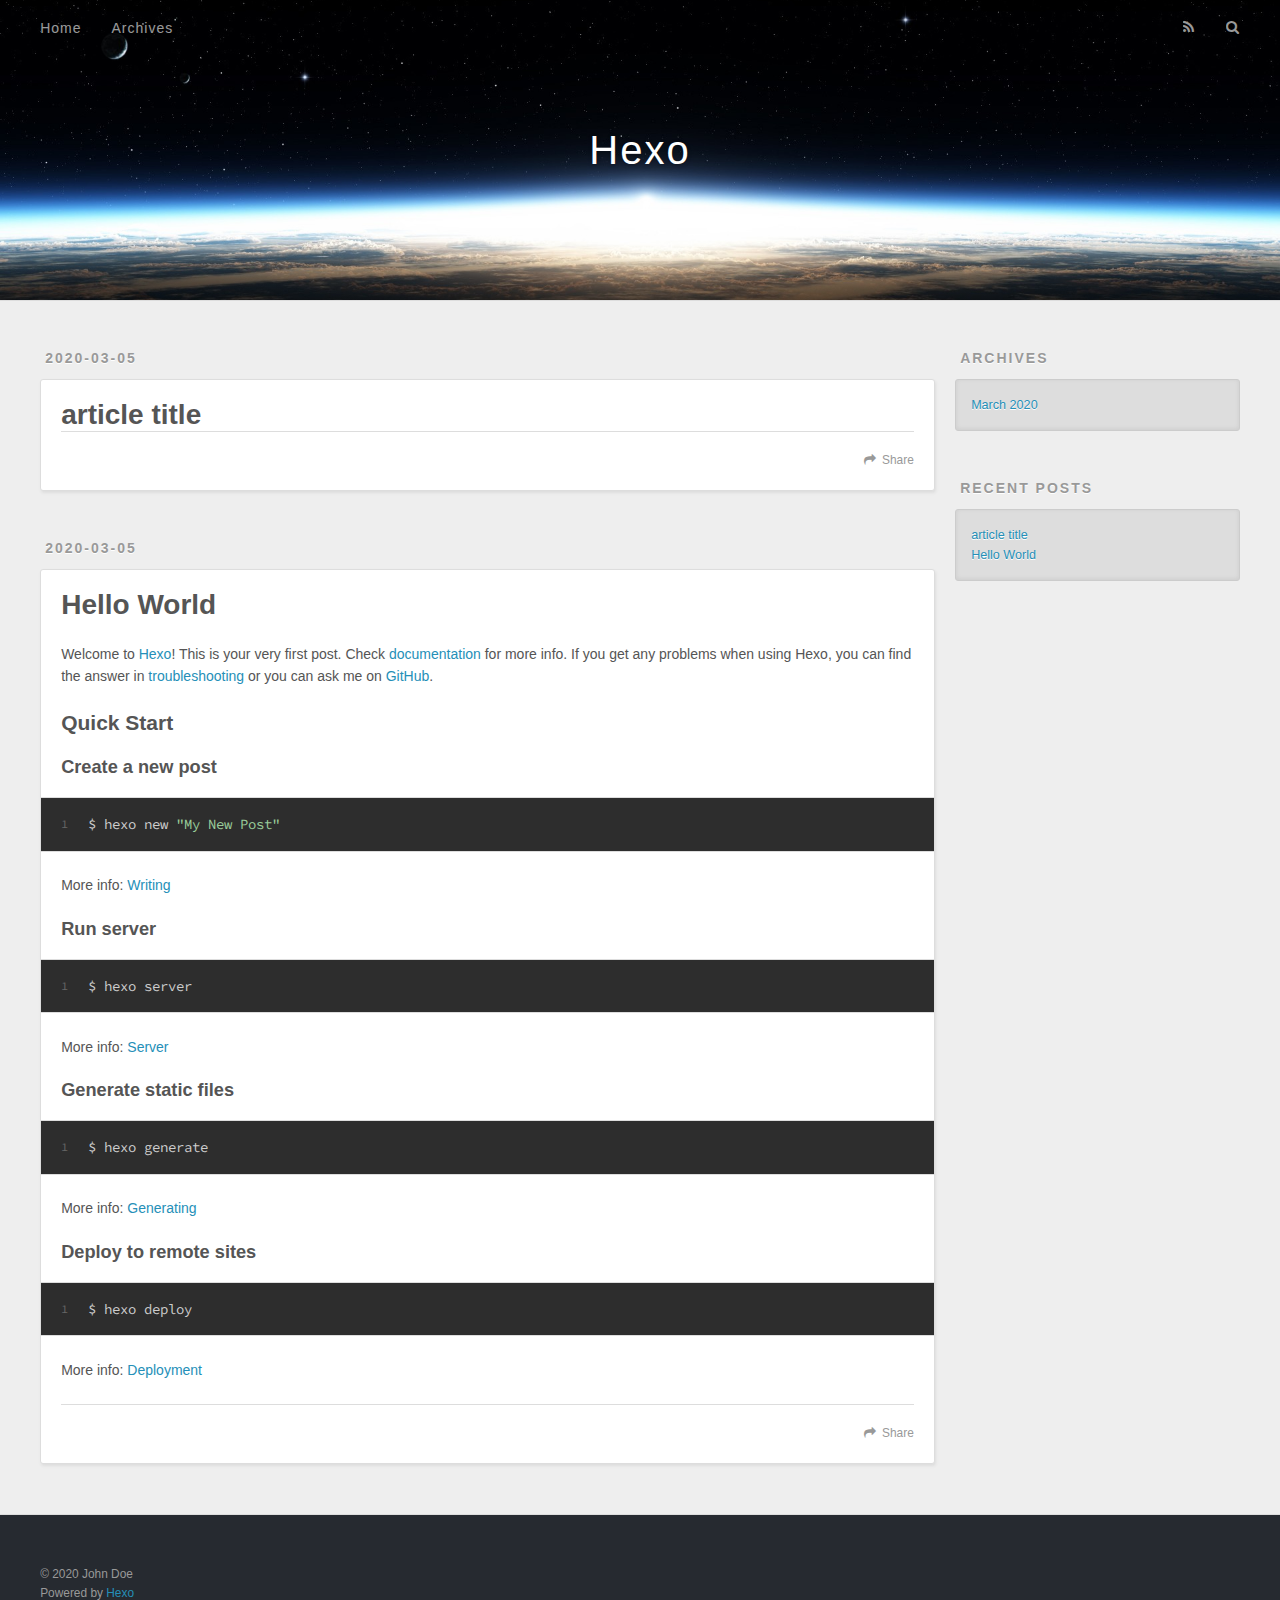
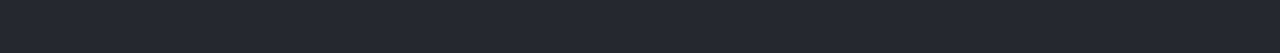
==== index.html @ 5cd3580d "Site updated: 2020-03-05 22:30:53" ====
<!DOCTYPE html>
<html>
<head>
  <meta charset="utf-8">
  

  
  <title>Hexo</title>
  <meta name="viewport" content="width=device-width, initial-scale=1, maximum-scale=1">
  <meta property="og:type" content="website">
<meta property="og:title" content="Hexo">
<meta property="og:url" content="http://yoursite.com/index.html">
<meta property="og:site_name" content="Hexo">
<meta property="og:locale" content="en_US">
<meta property="article:author" content="John Doe">
<meta name="twitter:card" content="summary">
  
    <link rel="alternate" href="/atom.xml" title="Hexo" type="application/atom+xml">
  
  
    <link rel="icon" href="/favicon.png">
  
  
    <link href="//fonts.googleapis.com/css?family=Source+Code+Pro" rel="stylesheet" type="text/css">
  
  
<link rel="stylesheet" href="/css/style.css">

<meta name="generator" content="Hexo 4.2.0"></head>

<body>
  <div id="container">
    <div id="wrap">
      <header id="header">
  <div id="banner"></div>
  <div id="header-outer" class="outer">
    <div id="header-title" class="inner">
      <h1 id="logo-wrap">
        <a href="/" id="logo">Hexo</a>
      </h1>
      
    </div>
    <div id="header-inner" class="inner">
      <nav id="main-nav">
        <a id="main-nav-toggle" class="nav-icon"></a>
        
          <a class="main-nav-link" href="/">Home</a>
        
          <a class="main-nav-link" href="/archives">Archives</a>
        
      </nav>
      <nav id="sub-nav">
        
          <a id="nav-rss-link" class="nav-icon" href="/atom.xml" title="RSS Feed"></a>
        
        <a id="nav-search-btn" class="nav-icon" title="Search"></a>
      </nav>
      <div id="search-form-wrap">
        <form action="//google.com/search" method="get" accept-charset="UTF-8" class="search-form"><input type="search" name="q" class="search-form-input" placeholder="Search"><button type="submit" class="search-form-submit">&#xF002;</button><input type="hidden" name="sitesearch" value="http://yoursite.com"></form>
      </div>
    </div>
  </div>
</header>
      <div class="outer">
        <section id="main">
  
    <article id="post-article-title" class="article article-type-post" itemscope itemprop="blogPost">
  <div class="article-meta">
    <a href="/2020/03/05/article-title/" class="article-date">
  <time datetime="2020-03-05T14:28:39.000Z" itemprop="datePublished">2020-03-05</time>
</a>
    
  </div>
  <div class="article-inner">
    
    
      <header class="article-header">
        
  
    <h1 itemprop="name">
      <a class="article-title" href="/2020/03/05/article-title/">article title</a>
    </h1>
  

      </header>
    
    <div class="article-entry" itemprop="articleBody">
      
        
      
    </div>
    <footer class="article-footer">
      <a data-url="http://yoursite.com/2020/03/05/article-title/" data-id="ck7eujye20000nntsdwx97ozm" class="article-share-link">Share</a>
      
      
    </footer>
  </div>
  
</article>


  
    <article id="post-hello-world" class="article article-type-post" itemscope itemprop="blogPost">
  <div class="article-meta">
    <a href="/2020/03/05/hello-world/" class="article-date">
  <time datetime="2020-03-05T12:41:20.090Z" itemprop="datePublished">2020-03-05</time>
</a>
    
  </div>
  <div class="article-inner">
    
    
      <header class="article-header">
        
  
    <h1 itemprop="name">
      <a class="article-title" href="/2020/03/05/hello-world/">Hello World</a>
    </h1>
  

      </header>
    
    <div class="article-entry" itemprop="articleBody">
      
        <p>Welcome to <a href="https://hexo.io/" target="_blank" rel="noopener">Hexo</a>! This is your very first post. Check <a href="https://hexo.io/docs/" target="_blank" rel="noopener">documentation</a> for more info. If you get any problems when using Hexo, you can find the answer in <a href="https://hexo.io/docs/troubleshooting.html" target="_blank" rel="noopener">troubleshooting</a> or you can ask me on <a href="https://github.com/hexojs/hexo/issues" target="_blank" rel="noopener">GitHub</a>.</p>
<h2 id="Quick-Start"><a href="#Quick-Start" class="headerlink" title="Quick Start"></a>Quick Start</h2><h3 id="Create-a-new-post"><a href="#Create-a-new-post" class="headerlink" title="Create a new post"></a>Create a new post</h3><figure class="highlight bash"><table><tr><td class="gutter"><pre><span class="line">1</span><br></pre></td><td class="code"><pre><span class="line">$ hexo new <span class="string">"My New Post"</span></span><br></pre></td></tr></table></figure>

<p>More info: <a href="https://hexo.io/docs/writing.html" target="_blank" rel="noopener">Writing</a></p>
<h3 id="Run-server"><a href="#Run-server" class="headerlink" title="Run server"></a>Run server</h3><figure class="highlight bash"><table><tr><td class="gutter"><pre><span class="line">1</span><br></pre></td><td class="code"><pre><span class="line">$ hexo server</span><br></pre></td></tr></table></figure>

<p>More info: <a href="https://hexo.io/docs/server.html" target="_blank" rel="noopener">Server</a></p>
<h3 id="Generate-static-files"><a href="#Generate-static-files" class="headerlink" title="Generate static files"></a>Generate static files</h3><figure class="highlight bash"><table><tr><td class="gutter"><pre><span class="line">1</span><br></pre></td><td class="code"><pre><span class="line">$ hexo generate</span><br></pre></td></tr></table></figure>

<p>More info: <a href="https://hexo.io/docs/generating.html" target="_blank" rel="noopener">Generating</a></p>
<h3 id="Deploy-to-remote-sites"><a href="#Deploy-to-remote-sites" class="headerlink" title="Deploy to remote sites"></a>Deploy to remote sites</h3><figure class="highlight bash"><table><tr><td class="gutter"><pre><span class="line">1</span><br></pre></td><td class="code"><pre><span class="line">$ hexo deploy</span><br></pre></td></tr></table></figure>

<p>More info: <a href="https://hexo.io/docs/one-command-deployment.html" target="_blank" rel="noopener">Deployment</a></p>

      
    </div>
    <footer class="article-footer">
      <a data-url="http://yoursite.com/2020/03/05/hello-world/" data-id="ck7eqvb3s0000kits5r6xfrue" class="article-share-link">Share</a>
      
      
    </footer>
  </div>
  
</article>


  


</section>
        
          <aside id="sidebar">
  
    

  
    

  
    
  
    
  <div class="widget-wrap">
    <h3 class="widget-title">Archives</h3>
    <div class="widget">
      <ul class="archive-list"><li class="archive-list-item"><a class="archive-list-link" href="/archives/2020/03/">March 2020</a></li></ul>
    </div>
  </div>


  
    
  <div class="widget-wrap">
    <h3 class="widget-title">Recent Posts</h3>
    <div class="widget">
      <ul>
        
          <li>
            <a href="/2020/03/05/article-title/">article title</a>
          </li>
        
          <li>
            <a href="/2020/03/05/hello-world/">Hello World</a>
          </li>
        
      </ul>
    </div>
  </div>

  
</aside>
        
      </div>
      <footer id="footer">
  
  <div class="outer">
    <div id="footer-info" class="inner">
      &copy; 2020 John Doe<br>
      Powered by <a href="http://hexo.io/" target="_blank">Hexo</a>
    </div>
  </div>
</footer>
    </div>
    <nav id="mobile-nav">
  
    <a href="/" class="mobile-nav-link">Home</a>
  
    <a href="/archives" class="mobile-nav-link">Archives</a>
  
</nav>
    

<script src="//ajax.googleapis.com/ajax/libs/jquery/2.0.3/jquery.min.js"></script>


  
<link rel="stylesheet" href="/fancybox/jquery.fancybox.css">

  
<script src="/fancybox/jquery.fancybox.pack.js"></script>




<script src="/js/script.js"></script>




  </div>
</body>
</html>
---- css/style.css ----
body {
  width: 100%;
}
body:before,
body:after {
  content: "";
  display: table;
}
body:after {
  clear: both;
}
html,
body,
div,
span,
applet,
object,
iframe,
h1,
h2,
h3,
h4,
h5,
h6,
p,
blockquote,
pre,
a,
abbr,
acronym,
address,
big,
cite,
code,
del,
dfn,
em,
img,
ins,
kbd,
q,
s,
samp,
small,
strike,
strong,
sub,
sup,
tt,
var,
dl,
dt,
dd,
ol,
ul,
li,
fieldset,
form,
label,
legend,
table,
caption,
tbody,
tfoot,
thead,
tr,
th,
td {
  margin: 0;
  padding: 0;
  border: 0;
  outline: 0;
  font-weight: inherit;
  font-style: inherit;
  font-family: inherit;
  font-size: 100%;
  vertical-align: baseline;
}
body {
  line-height: 1;
  color: #000;
  background: #fff;
}
ol,
ul {
  list-style: none;
}
table {
  border-collapse: separate;
  border-spacing: 0;
  vertical-align: middle;
}
caption,
th,
td {
  text-align: left;
  font-weight: normal;
  vertical-align: middle;
}
a img {
  border: none;
}
input,
button {
  margin: 0;
  padding: 0;
}
input::-moz-focus-inner,
button::-moz-focus-inner {
  border: 0;
  padding: 0;
}
@font-face {
  font-family: FontAwesome;
  font-style: normal;
  font-weight: normal;
  src: url("fonts/fontawesome-webfont.eot?v=#4.0.3");
  src: url("fonts/fontawesome-webfont.eot?#iefix&v=#4.0.3") format("embedded-opentype"), url("fonts/fontawesome-webfont.woff?v=#4.0.3") format("woff"), url("fonts/fontawesome-webfont.ttf?v=#4.0.3") format("truetype"), url("fonts/fontawesome-webfont.svg#fontawesomeregular?v=#4.0.3") format("svg");
}
html,
body,
#container {
  height: 100%;
}
body {
  background: #eee;
  font: 14px -apple-system, BlinkMacSystemFont, "Segoe UI", "Roboto", "Oxygen", "Ubuntu", "Cantarell", "Fira Sans", "Droid Sans", "Helvetica Neue", sans-serif;
  -webkit-text-size-adjust: 100%;
}
.outer {
  max-width: 1220px;
  margin: 0 auto;
  padding: 0 20px;
}
.outer:before,
.outer:after {
  content: "";
  display: table;
}
.outer:after {
  clear: both;
}
.inner {
  display: inline;
  float: left;
  width: 98.33333333333333%;
  margin: 0 0.833333333333333%;
}
.left,
.alignleft {
  float: left;
}
.right,
.alignright {
  float: right;
}
.clear {
  clear: both;
}
#container {
  position: relative;
}
.mobile-nav-on {
  overflow: hidden;
}
#wrap {
  height: 100%;
  width: 100%;
  position: absolute;
  top: 0;
  left: 0;
  -webkit-transition: 0.2s ease-out;
  -moz-transition: 0.2s ease-out;
  -ms-transition: 0.2s ease-out;
  transition: 0.2s ease-out;
  z-index: 1;
  background: #eee;
}
.mobile-nav-on #wrap {
  left: 280px;
}
@media screen and (min-width: 768px) {
  #main {
    display: inline;
    float: left;
    width: 73.33333333333333%;
    margin: 0 0.833333333333333%;
  }
}
.article-date,
.article-category-link,
.archive-year,
.widget-title {
  text-decoration: none;
  text-transform: uppercase;
  letter-spacing: 2px;
  color: #999;
  margin-bottom: 1em;
  margin-left: 5px;
  line-height: 1em;
  text-shadow: 0 1px #fff;
  font-weight: bold;
}
.article-inner,
.archive-article-inner {
  background: #fff;
  -webkit-box-shadow: 1px 2px 3px #ddd;
  box-shadow: 1px 2px 3px #ddd;
  border: 1px solid #ddd;
  border-radius: 3px;
}
.article-entry h1,
.widget h1 {
  font-size: 2em;
}
.article-entry h2,
.widget h2 {
  font-size: 1.5em;
}
.article-entry h3,
.widget h3 {
  font-size: 1.3em;
}
.article-entry h4,
.widget h4 {
  font-size: 1.2em;
}
.article-entry h5,
.widget h5 {
  font-size: 1em;
}
.article-entry h6,
.widget h6 {
  font-size: 1em;
  color: #999;
}
.article-entry hr,
.widget hr {
  border: 1px dashed #ddd;
}
.article-entry strong,
.widget strong {
  font-weight: bold;
}
.article-entry em,
.widget em,
.article-entry cite,
.widget cite {
  font-style: italic;
}
.article-entry sup,
.widget sup,
.article-entry sub,
.widget sub {
  font-size: 0.75em;
  line-height: 0;
  position: relative;
  vertical-align: baseline;
}
.article-entry sup,
.widget sup {
  top: -0.5em;
}
.article-entry sub,
.widget sub {
  bottom: -0.2em;
}
.article-entry small,
.widget small {
  font-size: 0.85em;
}
.article-entry acronym,
.widget acronym,
.article-entry abbr,
.widget abbr {
  border-bottom: 1px dotted;
}
.article-entry ul,
.widget ul,
.article-entry ol,
.widget ol,
.article-entry dl,
.widget dl {
  margin: 0 20px;
  line-height: 1.6em;
}
.article-entry ul ul,
.widget ul ul,
.article-entry ol ul,
.widget ol ul,
.article-entry ul ol,
.widget ul ol,
.article-entry ol ol,
.widget ol ol {
  margin-top: 0;
  margin-bottom: 0;
}
.article-entry ul,
.widget ul {
  list-style: disc;
}
.article-entry ol,
.widget ol {
  list-style: decimal;
}
.article-entry dt,
.widget dt {
  font-weight: bold;
}
#header {
  height: 300px;
  position: relative;
  border-bottom: 1px solid #ddd;
}
#header:before,
#header:after {
  content: "";
  position: absolute;
  left: 0;
  right: 0;
  height: 40px;
}
#header:before {
  top: 0;
  background: -webkit-linear-gradient(rgba(0,0,0,0.2), transparent);
  background: -moz-linear-gradient(rgba(0,0,0,0.2), transparent);
  background: -ms-linear-gradient(rgba(0,0,0,0.2), transparent);
  background: linear-gradient(rgba(0,0,0,0.2), transparent);
}
#header:after {
  bottom: 0;
  background: -webkit-linear-gradient(transparent, rgba(0,0,0,0.2));
  background: -moz-linear-gradient(transparent, rgba(0,0,0,0.2));
  background: -ms-linear-gradient(transparent, rgba(0,0,0,0.2));
  background: linear-gradient(transparent, rgba(0,0,0,0.2));
}
#header-outer {
  height: 100%;
  position: relative;
}
#header-inner {
  position: relative;
  overflow: hidden;
}
#banner {
  position: absolute;
  top: 0;
  left: 0;
  width: 100%;
  height: 100%;
  background: url("images/banner.jpg") center #000;
  -webkit-background-size: cover;
  -moz-background-size: cover;
  background-size: cover;
  z-index: -1;
}
#header-title {
  text-align: center;
  height: 40px;
  position: absolute;
  top: 50%;
  left: 0;
  margin-top: -20px;
}
#logo,
#subtitle {
  text-decoration: none;
  color: #fff;
  font-weight: 300;
  text-shadow: 0 1px 4px rgba(0,0,0,0.3);
}
#logo {
  font-size: 40px;
  line-height: 40px;
  letter-spacing: 2px;
}
#subtitle {
  font-size: 16px;
  line-height: 16px;
  letter-spacing: 1px;
}
#subtitle-wrap {
  margin-top: 16px;
}
#main-nav {
  float: left;
  margin-left: -15px;
}
.nav-icon,
.main-nav-link {
  float: left;
  color: #fff;
  opacity: 0.6;
  text-decoration: none;
  text-shadow: 0 1px rgba(0,0,0,0.2);
  -webkit-transition: opacity 0.2s;
  -moz-transition: opacity 0.2s;
  -ms-transition: opacity 0.2s;
  transition: opacity 0.2s;
  display: block;
  padding: 20px 15px;
}
.nav-icon:hover,
.main-nav-link:hover {
  opacity: 1;
}
.nav-icon {
  font-family: FontAwesome;
  text-align: center;
  font-size: 14px;
  width: 14px;
  height: 14px;
  padding: 20px 15px;
  position: relative;
  cursor: pointer;
}
.main-nav-link {
  font-weight: 300;
  letter-spacing: 1px;
}
@media screen and (max-width: 479px) {
  .main-nav-link {
    display: none;
  }
}
#main-nav-toggle {
  display: none;
}
#main-nav-toggle:before {
  content: "\f0c9";
}
@media screen and (max-width: 479px) {
  #main-nav-toggle {
    display: block;
  }
}
#sub-nav {
  float: right;
  margin-right: -15px;
}
#nav-rss-link:before {
  content: "\f09e";
}
#nav-search-btn:before {
  content: "\f002";
}
#search-form-wrap {
  position: absolute;
  top: 15px;
  width: 150px;
  height: 30px;
  right: -150px;
  opacity: 0;
  -webkit-transition: 0.2s ease-out;
  -moz-transition: 0.2s ease-out;
  -ms-transition: 0.2s ease-out;
  transition: 0.2s ease-out;
}
#search-form-wrap.on {
  opacity: 1;
  right: 0;
}
@media screen and (max-width: 479px) {
  #search-form-wrap {
    width: 100%;
    right: -100%;
  }
}
.search-form {
  position: absolute;
  top: 0;
  left: 0;
  right: 0;
  background: #fff;
  padding: 5px 15px;
  border-radius: 15px;
  -webkit-box-shadow: 0 0 10px rgba(0,0,0,0.3);
  box-shadow: 0 0 10px rgba(0,0,0,0.3);
}
.search-form-input {
  border: none;
  background: none;
  color: #555;
  width: 100%;
  font: 13px -apple-system, BlinkMacSystemFont, "Segoe UI", "Roboto", "Oxygen", "Ubuntu", "Cantarell", "Fira Sans", "Droid Sans", "Helvetica Neue", sans-serif;
  outline: none;
}
.search-form-input::-webkit-search-results-decoration,
.search-form-input::-webkit-search-cancel-button {
  -webkit-appearance: none;
}
.search-form-submit {
  position: absolute;
  top: 50%;
  right: 10px;
  margin-top: -7px;
  font: 13px FontAwesome;
  border: none;
  background: none;
  color: #bbb;
  cursor: pointer;
}
.search-form-submit:hover,
.search-form-submit:focus {
  color: #777;
}
.article {
  margin: 50px 0;
}
.article-inner {
  overflow: hidden;
}
.article-meta:before,
.article-meta:after {
  content: "";
  display: table;
}
.article-meta:after {
  clear: both;
}
.article-date {
  float: left;
}
.article-category {
  float: left;
  line-height: 1em;
  color: #ccc;
  text-shadow: 0 1px #fff;
  margin-left: 8px;
}
.article-category:before {
  content: "\2022";
}
.article-category-link {
  margin: 0 12px 1em;
}
.article-header {
  padding: 20px 20px 0;
}
.article-title {
  text-decoration: none;
  font-size: 2em;
  font-weight: bold;
  color: #555;
  line-height: 1.1em;
  -webkit-transition: color 0.2s;
  -moz-transition: color 0.2s;
  -ms-transition: color 0.2s;
  transition: color 0.2s;
}
a.article-title:hover {
  color: #258fb8;
}
.article-entry {
  color: #555;
  padding: 0 20px;
}
.article-entry:before,
.article-entry:after {
  content: "";
  display: table;
}
.article-entry:after {
  clear: both;
}
.article-entry p,
.article-entry table {
  line-height: 1.6em;
  margin: 1.6em 0;
}
.article-entry h1,
.article-entry h2,
.article-entry h3,
.article-entry h4,
.article-entry h5,
.article-entry h6 {
  font-weight: bold;
}
.article-entry h1,
.article-entry h2,
.article-entry h3,
.article-entry h4,
.article-entry h5,
.article-entry h6 {
  line-height: 1.1em;
  margin: 1.1em 0;
}
.article-entry a {
  color: #258fb8;
  text-decoration: none;
}
.article-entry a:hover {
  text-decoration: underline;
}
.article-entry ul,
.article-entry ol,
.article-entry dl {
  margin-top: 1.6em;
  margin-bottom: 1.6em;
}
.article-entry img,
.article-entry video {
  max-width: 100%;
  height: auto;
  display: block;
  margin: auto;
}
.article-entry iframe {
  border: none;
}
.article-entry table {
  width: 100%;
  border-collapse: collapse;
  border-spacing: 0;
}
.article-entry th {
  font-weight: bold;
  border-bottom: 3px solid #ddd;
  padding-bottom: 0.5em;
}
.article-entry td {
  border-bottom: 1px solid #ddd;
  padding: 10px 0;
}
.article-entry blockquote {
  font-family: Georgia, "Times New Roman", serif;
  font-size: 1.4em;
  margin: 1.6em 20px;
  text-align: center;
}
.article-entry blockquote footer {
  font-size: 14px;
  margin: 1.6em 0;
  font-family: -apple-system, BlinkMacSystemFont, "Segoe UI", "Roboto", "Oxygen", "Ubuntu", "Cantarell", "Fira Sans", "Droid Sans", "Helvetica Neue", sans-serif;
}
.article-entry blockquote footer cite:before {
  content: "—";
  padding: 0 0.5em;
}
.article-entry .pullquote {
  text-align: left;
  width: 45%;
  margin: 0;
}
.article-entry .pullquote.left {
  margin-left: 0.5em;
  margin-right: 1em;
}
.article-entry .pullquote.right {
  margin-right: 0.5em;
  margin-left: 1em;
}
.article-entry .caption {
  color: #999;
  display: block;
  font-size: 0.9em;
  margin-top: 0.5em;
  position: relative;
  text-align: center;
}
.article-entry .video-container {
  position: relative;
  padding-top: 56.25%;
  height: 0;
  overflow: hidden;
}
.article-entry .video-container iframe,
.article-entry .video-container object,
.article-entry .video-container embed {
  position: absolute;
  top: 0;
  left: 0;
  width: 100%;
  height: 100%;
  margin-top: 0;
}
.article-more-link a {
  display: inline-block;
  line-height: 1em;
  padding: 6px 15px;
  border-radius: 15px;
  background: #eee;
  color: #999;
  text-shadow: 0 1px #fff;
  text-decoration: none;
}
.article-more-link a:hover {
  background: #258fb8;
  color: #fff;
  text-decoration: none;
  text-shadow: 0 1px #1e7293;
}
.article-footer {
  font-size: 0.85em;
  line-height: 1.6em;
  border-top: 1px solid #ddd;
  padding-top: 1.6em;
  margin: 0 20px 20px;
}
.article-footer:before,
.article-footer:after {
  content: "";
  display: table;
}
.article-footer:after {
  clear: both;
}
.article-footer a {
  color: #999;
  text-decoration: none;
}
.article-footer a:hover {
  color: #555;
}
.article-tag-list-item {
  float: left;
  margin-right: 10px;
}
.article-tag-list-link:before {
  content: "#";
}
.article-comment-link {
  float: right;
}
.article-comment-link:before {
  content: "\f075";
  font-family: FontAwesome;
  padding-right: 8px;
}
.article-share-link {
  cursor: pointer;
  float: right;
  margin-left: 20px;
}
.article-share-link:before {
  content: "\f064";
  font-family: FontAwesome;
  padding-right: 6px;
}
#article-nav {
  position: relative;
}
#article-nav:before,
#article-nav:after {
  content: "";
  display: table;
}
#article-nav:after {
  clear: both;
}
@media screen and (min-width: 768px) {
  #article-nav {
    margin: 50px 0;
  }
  #article-nav:before {
    width: 8px;
    height: 8px;
    position: absolute;
    top: 50%;
    left: 50%;
    margin-top: -4px;
    margin-left: -4px;
    content: "";
    border-radius: 50%;
    background: #ddd;
    -webkit-box-shadow: 0 1px 2px #fff;
    box-shadow: 0 1px 2px #fff;
  }
}
.article-nav-link-wrap {
  text-decoration: none;
  text-shadow: 0 1px #fff;
  color: #999;
  -webkit-box-sizing: border-box;
  -moz-box-sizing: border-box;
  box-sizing: border-box;
  margin-top: 50px;
  text-align: center;
  display: block;
}
.article-nav-link-wrap:hover {
  color: #555;
}
@media screen and (min-width: 768px) {
  .article-nav-link-wrap {
    width: 50%;
    margin-top: 0;
  }
}
@media screen and (min-width: 768px) {
  #article-nav-newer {
    float: left;
    text-align: right;
    padding-right: 20px;
  }
}
@media screen and (min-width: 768px) {
  #article-nav-older {
    float: right;
    text-align: left;
    padding-left: 20px;
  }
}
.article-nav-caption {
  text-transform: uppercase;
  letter-spacing: 2px;
  color: #ddd;
  line-height: 1em;
  font-weight: bold;
}
#article-nav-newer .article-nav-caption {
  margin-right: -2px;
}
.article-nav-title {
  font-size: 0.85em;
  line-height: 1.6em;
  margin-top: 0.5em;
}
.article-share-box {
  position: absolute;
  display: none;
  background: #fff;
  -webkit-box-shadow: 1px 2px 10px rgba(0,0,0,0.2);
  box-shadow: 1px 2px 10px rgba(0,0,0,0.2);
  border-radius: 3px;
  margin-left: -145px;
  overflow: hidden;
  z-index: 1;
}
.article-share-box.on {
  display: block;
}
.article-share-input {
  width: 100%;
  background: none;
  -webkit-box-sizing: border-box;
  -moz-box-sizing: border-box;
  box-sizing: border-box;
  font: 14px -apple-system, BlinkMacSystemFont, "Segoe UI", "Roboto", "Oxygen", "Ubuntu", "Cantarell", "Fira Sans", "Droid Sans", "Helvetica Neue", sans-serif;
  padding: 0 15px;
  color: #555;
  outline: none;
  border: 1px solid #ddd;
  border-radius: 3px 3px 0 0;
  height: 36px;
  line-height: 36px;
}
.article-share-links {
  background: #eee;
}
.article-share-links:before,
.article-share-links:after {
  content: "";
  display: table;
}
.article-share-links:after {
  clear: both;
}
.article-share-twitter,
.article-share-facebook,
.article-share-pinterest,
.article-share-google {
  width: 50px;
  height: 36px;
  display: block;
  float: left;
  position: relative;
  color: #999;
  text-shadow: 0 1px #fff;
}
.article-share-twitter:before,
.article-share-facebook:before,
.article-share-pinterest:before,
.article-share-google:before {
  font-size: 20px;
  font-family: FontAwesome;
  width: 20px;
  height: 20px;
  position: absolute;
  top: 50%;
  left: 50%;
  margin-top: -10px;
  margin-left: -10px;
  text-align: center;
}
.article-share-twitter:hover,
.article-share-facebook:hover,
.article-share-pinterest:hover,
.article-share-google:hover {
  color: #fff;
}
.article-share-twitter:before {
  content: "\f099";
}
.article-share-twitter:hover {
  background: #00aced;
  text-shadow: 0 1px #008abe;
}
.article-share-facebook:before {
  content: "\f09a";
}
.article-share-facebook:hover {
  background: #3b5998;
  text-shadow: 0 1px #2f477a;
}
.article-share-pinterest:before {
  content: "\f0d2";
}
.article-share-pinterest:hover {
  background: #cb2027;
  text-shadow: 0 1px #a21a1f;
}
.article-share-google:before {
  content: "\f0d5";
}
.article-share-google:hover {
  background: #dd4b39;
  text-shadow: 0 1px #be3221;
}
.article-gallery {
  background: #000;
  position: relative;
}
.article-gallery-photos {
  position: relative;
  overflow: hidden;
}
.article-gallery-img {
  display: none;
  max-width: 100%;
}
.article-gallery-img:first-child {
  display: block;
}
.article-gallery-img.loaded {
  position: absolute;
  display: block;
}
.article-gallery-img img {
  display: block;
  max-width: 100%;
  margin: 0 auto;
}
#comments {
  background: #fff;
  -webkit-box-shadow: 1px 2px 3px #ddd;
  box-shadow: 1px 2px 3px #ddd;
  padding: 20px;
  border: 1px solid #ddd;
  border-radius: 3px;
  margin: 50px 0;
}
#comments a {
  color: #258fb8;
}
.archives-wrap {
  margin: 50px 0;
}
.archives:before,
.archives:after {
  content: "";
  display: table;
}
.archives:after {
  clear: both;
}
.archive-year-wrap {
  margin-bottom: 1em;
}
.archives {
  -webkit-column-gap: 10px;
  -moz-column-gap: 10px;
  column-gap: 10px;
}
@media screen and (min-width: 480px) and (max-width: 767px) {
  .archives {
    -webkit-column-count: 2;
    -moz-column-count: 2;
    column-count: 2;
  }
}
@media screen and (min-width: 768px) {
  .archives {
    -webkit-column-count: 3;
    -moz-column-count: 3;
    column-count: 3;
  }
}
.archive-article {
  -webkit-column-break-inside: avoid;
  page-break-inside: avoid;
  overflow: hidden;
  break-inside: avoid-column;
}
.archive-article-inner {
  padding: 10px;
  margin-bottom: 15px;
}
.archive-article-title {
  text-decoration: none;
  font-weight: bold;
  color: #555;
  -webkit-transition: color 0.2s;
  -moz-transition: color 0.2s;
  -ms-transition: color 0.2s;
  transition: color 0.2s;
  line-height: 1.6em;
}
.archive-article-title:hover {
  color: #258fb8;
}
.archive-article-footer {
  margin-top: 1em;
}
.archive-article-date {
  color: #999;
  text-decoration: none;
  font-size: 0.85em;
  line-height: 1em;
  margin-bottom: 0.5em;
  display: block;
}
#page-nav {
  margin: 50px auto;
  background: #fff;
  -webkit-box-shadow: 1px 2px 3px #ddd;
  box-shadow: 1px 2px 3px #ddd;
  border: 1px solid #ddd;
  border-radius: 3px;
  text-align: center;
  color: #999;
  overflow: hidden;
}
#page-nav:before,
#page-nav:after {
  content: "";
  display: table;
}
#page-nav:after {
  clear: both;
}
#page-nav a,
#page-nav span {
  padding: 10px 20px;
  line-height: 1;
  height: 2ex;
}
#page-nav a {
  color: #999;
  text-decoration: none;
}
#page-nav a:hover {
  background: #999;
  color: #fff;
}
#page-nav .prev {
  float: left;
}
#page-nav .next {
  float: right;
}
#page-nav .page-number {
  display: inline-block;
}
@media screen and (max-width: 479px) {
  #page-nav .page-number {
    display: none;
  }
}
#page-nav .current {
  color: #555;
  font-weight: bold;
}
#page-nav .space {
  color: #ddd;
}
#footer {
  background: #262a30;
  padding: 50px 0;
  border-top: 1px solid #ddd;
  color: #999;
}
#footer a {
  color: #258fb8;
  text-decoration: none;
}
#footer a:hover {
  text-decoration: underline;
}
#footer-info {
  line-height: 1.6em;
  font-size: 0.85em;
}
.article-entry pre,
.article-entry .highlight {
  background: #2d2d2d;
  margin: 0 -20px;
  padding: 15px 20px;
  border-style: solid;
  border-color: #ddd;
  border-width: 1px 0;
  overflow: auto;
  color: #ccc;
  line-height: 22.400000000000002px;
}
.article-entry .highlight .gutter pre,
.article-entry .gist .gist-file .gist-data .line-numbers {
  color: #666;
  font-size: 0.85em;
}
.article-entry pre,
.article-entry code {
  font-family: "Source Code Pro", Consolas, Monaco, Menlo, Consolas, monospace;
}
.article-entry code {
  background: #eee;
  text-shadow: 0 1px #fff;
  padding: 0 0.3em;
}
.article-entry pre code {
  background: none;
  text-shadow: none;
  padding: 0;
}
.article-entry .highlight pre {
  border: none;
  margin: 0;
  padding: 0;
}
.article-entry .highlight table {
  margin: 0;
  width: auto;
}
.article-entry .highlight td {
  border: none;
  padding: 0;
}
.article-entry .highlight figcaption {
  font-size: 0.85em;
  color: #999;
  line-height: 1em;
  margin-bottom: 1em;
}
.article-entry .highlight figcaption:before,
.article-entry .highlight figcaption:after {
  content: "";
  display: table;
}
.article-entry .highlight figcaption:after {
  clear: both;
}
.article-entry .highlight figcaption a {
  float: right;
}
.article-entry .highlight .gutter pre {
  text-align: right;
  padding-right: 20px;
}
.article-entry .highlight .line {
  height: 22.400000000000002px;
}
.article-entry .highlight .line.marked {
  background: #515151;
}
.article-entry .gist {
  margin: 0 -20px;
  border-style: solid;
  border-color: #ddd;
  border-width: 1px 0;
  background: #2d2d2d;
  padding: 15px 20px 15px 0;
}
.article-entry .gist .gist-file {
  border: none;
  font-family: "Source Code Pro", Consolas, Monaco, Menlo, Consolas, monospace;
  margin: 0;
}
.article-entry .gist .gist-file .gist-data {
  background: none;
  border: none;
}
.article-entry .gist .gist-file .gist-data .line-numbers {
  background: none;
  border: none;
  padding: 0 20px 0 0;
}
.article-entry .gist .gist-file .gist-data .line-data {
  padding: 0 !important;
}
.article-entry .gist .gist-file .highlight {
  margin: 0;
  padding: 0;
  border: none;
}
.article-entry .gist .gist-file .gist-meta {
  background: #2d2d2d;
  color: #999;
  font: 0.85em -apple-system, BlinkMacSystemFont, "Segoe UI", "Roboto", "Oxygen", "Ubuntu", "Cantarell", "Fira Sans", "Droid Sans", "Helvetica Neue", sans-serif;
  text-shadow: 0 0;
  padding: 0;
  margin-top: 1em;
  margin-left: 20px;
}
.article-entry .gist .gist-file .gist-meta a {
  color: #258fb8;
  font-weight: normal;
}
.article-entry .gist .gist-file .gist-meta a:hover {
  text-decoration: underline;
}
pre .comment,
pre .title {
  color: #999;
}
pre .variable,
pre .attribute,
pre .tag,
pre .regexp,
pre .ruby .constant,
pre .xml .tag .title,
pre .xml .pi,
pre .xml .doctype,
pre .html .doctype,
pre .css .id,
pre .css .class,
pre .css .pseudo {
  color: #f2777a;
}
pre .number,
pre .preprocessor,
pre .built_in,
pre .literal,
pre .params,
pre .constant {
  color: #f99157;
}
pre .class,
pre .ruby .class .title,
pre .css .rules .attribute {
  color: #9c9;
}
pre .string,
pre .value,
pre .inheritance,
pre .header,
pre .ruby .symbol,
pre .xml .cdata {
  color: #9c9;
}
pre .css .hexcolor {
  color: #6cc;
}
pre .function,
pre .python .decorator,
pre .python .title,
pre .ruby .function .title,
pre .ruby .title .keyword,
pre .perl .sub,
pre .javascript .title,
pre .coffeescript .title {
  color: #69c;
}
pre .keyword,
pre .javascript .function {
  color: #c9c;
}
@media screen and (max-width: 479px) {
  #mobile-nav {
    position: absolute;
    top: 0;
    left: 0;
    width: 280px;
    height: 100%;
    background: #191919;
    border-right: 1px solid #fff;
  }
}
@media screen and (max-width: 479px) {
  .mobile-nav-link {
    display: block;
    color: #999;
    text-decoration: none;
    padding: 15px 20px;
    font-weight: bold;
  }
  .mobile-nav-link:hover {
    color: #fff;
  }
}
@media screen and (min-width: 768px) {
  #sidebar {
    display: inline;
    float: left;
    width: 23.333333333333332%;
    margin: 0 0.833333333333333%;
  }
}
.widget-wrap {
  margin: 50px 0;
}
.widget {
  color: #777;
  text-shadow: 0 1px #fff;
  background: #ddd;
  -webkit-box-shadow: 0 -1px 4px #ccc inset;
  box-shadow: 0 -1px 4px #ccc inset;
  border: 1px solid #ccc;
  padding: 15px;
  border-radius: 3px;
}
.widget a {
  color: #258fb8;
  text-decoration: none;
}
.widget a:hover {
  text-decoration: underline;
}
.widget ul ul,
.widget ol ul,
.widget dl ul,
.widget ul ol,
.widget ol ol,
.widget dl ol,
.widget ul dl,
.widget ol dl,
.widget dl dl {
  margin-left: 15px;
  list-style: disc;
}
.widget {
  line-height: 1.6em;
  word-wrap: break-word;
  font-size: 0.9em;
}
.widget ul,
.widget ol {
  list-style: none;
  margin: 0;
}
.widget ul ul,
.widget ol ul,
.widget ul ol,
.widget ol ol {
  margin: 0 20px;
}
.widget ul ul,
.widget ol ul {
  list-style: disc;
}
.widget ul ol,
.widget ol ol {
  list-style: decimal;
}
.category-list-count,
.tag-list-count,
.archive-list-count {
  padding-left: 5px;
  color: #999;
  font-size: 0.85em;
}
.category-list-count:before,
.tag-list-count:before,
.archive-list-count:before {
  content: "(";
}
.category-list-count:after,
.tag-list-count:after,
.archive-list-count:after {
  content: ")";
}
.tagcloud a {
  margin-right: 5px;
  display: inline-block;
}
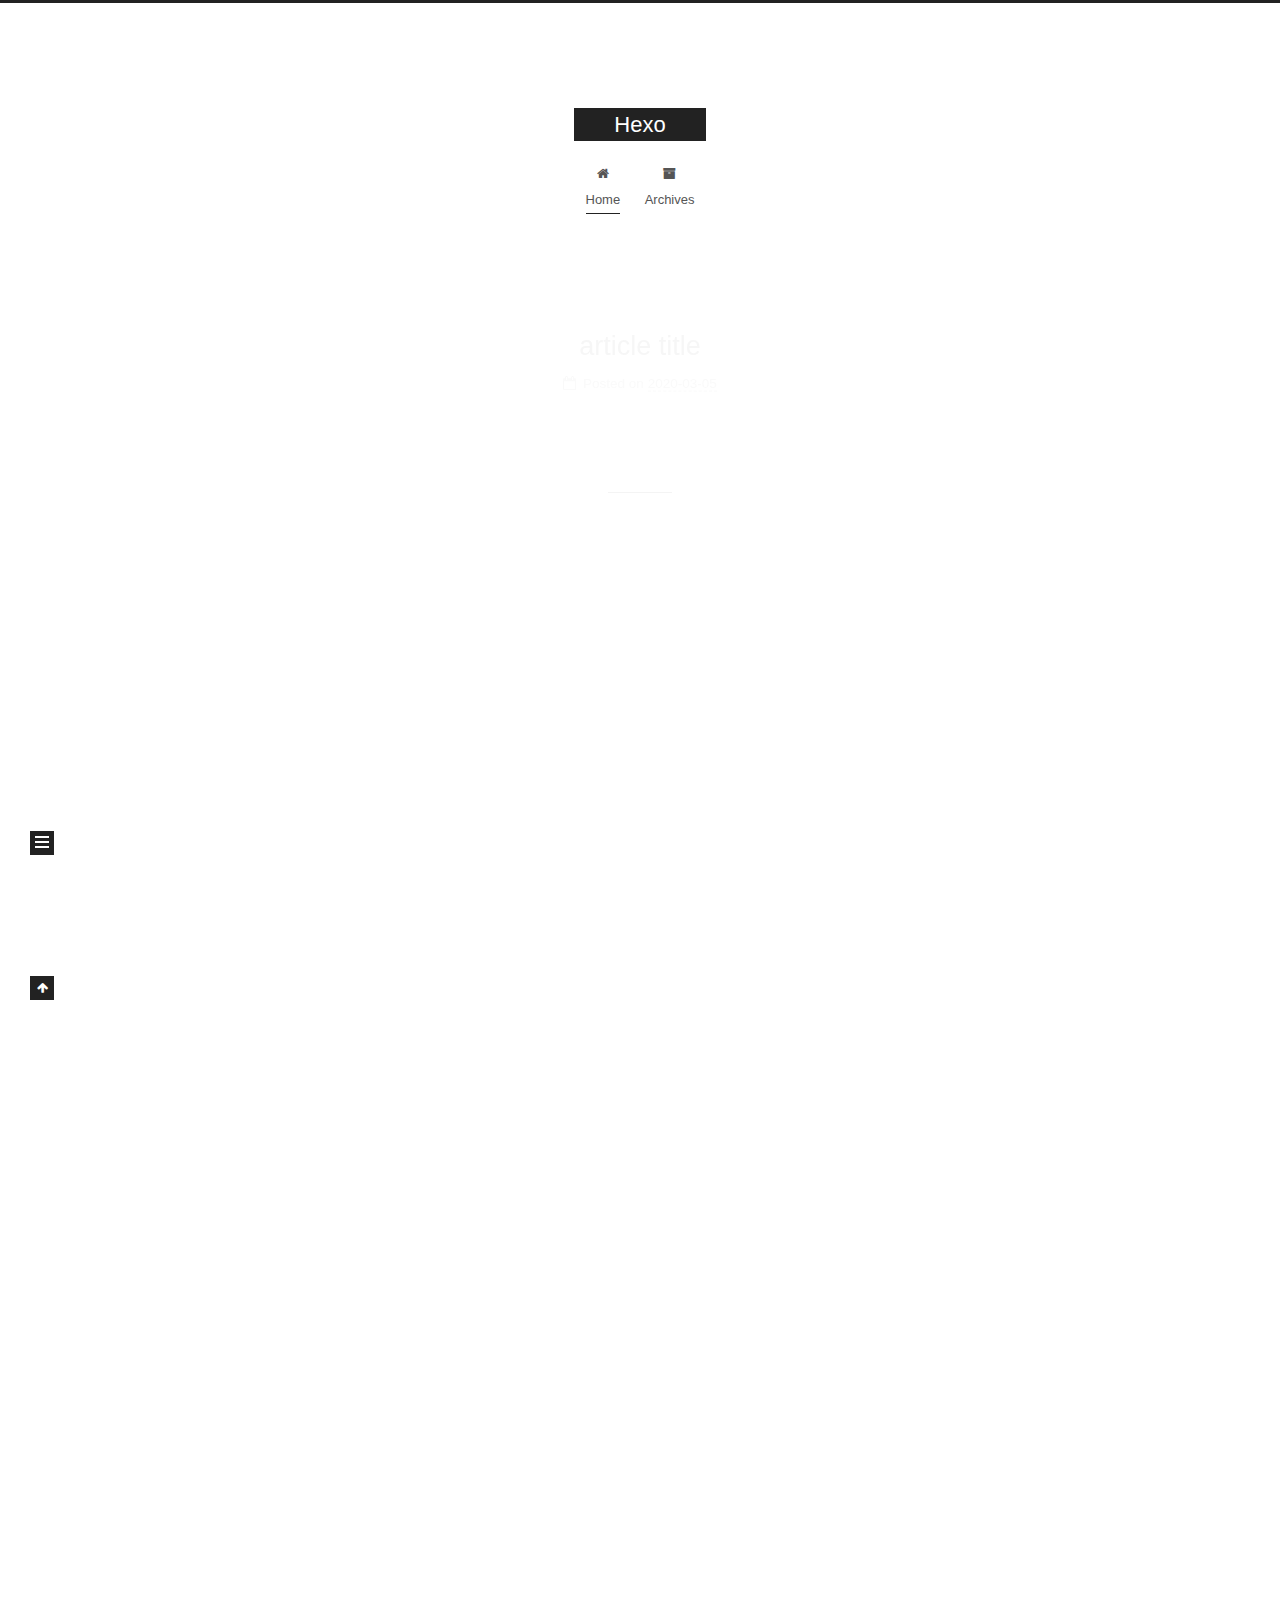
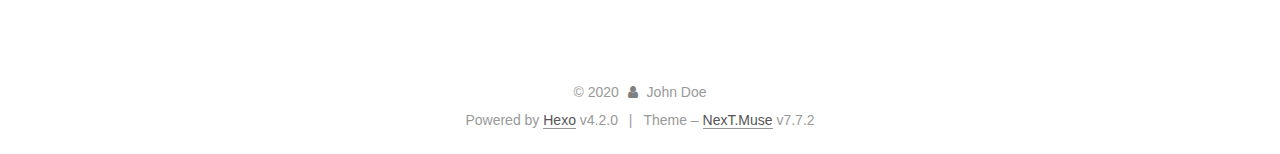
==== commit 9125916a: "Site updated: 2020-03-06 00:13:29" ====
--- a/index.html
+++ b/index.html
@@ -1,12 +1,25 @@
 <!DOCTYPE html>
-<html>
+<html lang="en">
 <head>
-  <meta charset="utf-8">
-  
-
-  
-  <title>Hexo</title>
-  <meta name="viewport" content="width=device-width, initial-scale=1, maximum-scale=1">
+  <meta charset="UTF-8">
+<meta name="viewport" content="width=device-width, initial-scale=1, maximum-scale=2">
+<meta name="theme-color" content="#222">
+<meta name="generator" content="Hexo 4.2.0">
+  <link rel="apple-touch-icon" sizes="180x180" href="/images/apple-touch-icon-next.png">
+  <link rel="icon" type="image/png" sizes="32x32" href="/images/favicon-32x32-next.png">
+  <link rel="icon" type="image/png" sizes="16x16" href="/images/favicon-16x16-next.png">
+  <link rel="mask-icon" href="/images/logo.svg" color="#222">
+
+<link rel="stylesheet" href="/css/main.css">
+
+
+<link rel="stylesheet" href="/lib/font-awesome/css/font-awesome.min.css">
+
+<script id="hexo-configurations">
+    var NexT = window.NexT || {};
+    var CONFIG = {"hostname":"yoursite.com","root":"/","scheme":"Muse","version":"7.7.2","exturl":false,"sidebar":{"position":"left","display":"post","padding":18,"offset":12,"onmobile":false},"copycode":{"enable":false,"show_result":false,"style":null},"back2top":{"enable":true,"sidebar":false,"scrollpercent":false},"bookmark":{"enable":false,"color":"#222","save":"auto"},"fancybox":false,"mediumzoom":false,"lazyload":false,"pangu":false,"comments":{"style":"tabs","active":null,"storage":true,"lazyload":false,"nav":null},"algolia":{"hits":{"per_page":10},"labels":{"input_placeholder":"Search for Posts","hits_empty":"We didn't find any results for the search: ${query}","hits_stats":"${hits} results found in ${time} ms"}},"localsearch":{"enable":false,"trigger":"auto","top_n_per_article":1,"unescape":false,"preload":false},"motion":{"enable":true,"async":false,"transition":{"post_block":"fadeIn","post_header":"slideDownIn","post_body":"slideDownIn","coll_header":"slideLeftIn","sidebar":"slideUpIn"}}};
+  </script>
+
   <meta property="og:type" content="website">
 <meta property="og:title" content="Hexo">
 <meta property="og:url" content="http://yoursite.com/index.html">
@@ -14,115 +27,219 @@
 <meta property="og:locale" content="en_US">
 <meta property="article:author" content="John Doe">
 <meta name="twitter:card" content="summary">
-  
-    <link rel="alternate" href="/atom.xml" title="Hexo" type="application/atom+xml">
-  
-  
-    <link rel="icon" href="/favicon.png">
-  
-  
-    <link href="//fonts.googleapis.com/css?family=Source+Code+Pro" rel="stylesheet" type="text/css">
-  
-  
-<link rel="stylesheet" href="/css/style.css">
-
-<meta name="generator" content="Hexo 4.2.0"></head>
-
-<body>
-  <div id="container">
-    <div id="wrap">
-      <header id="header">
-  <div id="banner"></div>
-  <div id="header-outer" class="outer">
-    <div id="header-title" class="inner">
-      <h1 id="logo-wrap">
-        <a href="/" id="logo">Hexo</a>
-      </h1>
+
+<link rel="canonical" href="http://yoursite.com/">
+
+
+<script id="page-configurations">
+  // https://hexo.io/docs/variables.html
+  CONFIG.page = {
+    sidebar: "",
+    isHome : true,
+    isPost : false
+  };
+</script>
+
+  <title>Hexo</title>
+  
+
+
+
+
+
+
+  <noscript>
+  <style>
+  .use-motion .brand,
+  .use-motion .menu-item,
+  .sidebar-inner,
+  .use-motion .post-block,
+  .use-motion .pagination,
+  .use-motion .comments,
+  .use-motion .post-header,
+  .use-motion .post-body,
+  .use-motion .collection-header { opacity: initial; }
+
+  .use-motion .site-title,
+  .use-motion .site-subtitle {
+    opacity: initial;
+    top: initial;
+  }
+
+  .use-motion .logo-line-before i { left: initial; }
+  .use-motion .logo-line-after i { right: initial; }
+  </style>
+</noscript>
+
+</head>
+
+<body itemscope itemtype="http://schema.org/WebPage">
+  <div class="container use-motion">
+    <div class="headband"></div>
+
+    <header class="header" itemscope itemtype="http://schema.org/WPHeader">
+      <div class="header-inner"><div class="site-brand-container">
+  <div class="site-nav-toggle">
+    <div class="toggle" aria-label="Toggle navigation bar">
+      <span class="toggle-line toggle-line-first"></span>
+      <span class="toggle-line toggle-line-middle"></span>
+      <span class="toggle-line toggle-line-last"></span>
+    </div>
+  </div>
+
+  <div class="site-meta">
+
+    <div>
+      <a href="/" class="brand" rel="start">
+        <span class="logo-line-before"><i></i></span>
+        <span class="site-title">Hexo</span>
+        <span class="logo-line-after"><i></i></span>
+      </a>
+    </div>
+  </div>
+
+  <div class="site-nav-right">
+    <div class="toggle popup-trigger">
+    </div>
+  </div>
+</div>
+
+
+<nav class="site-nav">
+  
+  <ul id="menu" class="menu">
+        <li class="menu-item menu-item-home">
+
+    <a href="/" rel="section"><i class="fa fa-fw fa-home"></i>Home</a>
+
+  </li>
+        <li class="menu-item menu-item-archives">
+
+    <a href="/archives/" rel="section"><i class="fa fa-fw fa-archive"></i>Archives</a>
+
+  </li>
+  </ul>
+
+</nav>
+</div>
+    </header>
+
+    
+  <div class="back-to-top">
+    <i class="fa fa-arrow-up"></i>
+    <span>0%</span>
+  </div>
+
+
+    <main class="main">
+      <div class="main-inner">
+        <div class="content-wrap">
+          
+
+          <div class="content">
+            
+
+  <div class="posts-expand">
+        
+  
+  
+  <article itemscope itemtype="http://schema.org/Article" class="post-block home" lang="en">
+    <link itemprop="mainEntityOfPage" href="http://yoursite.com/2020/03/05/article-title/">
+
+    <span hidden itemprop="author" itemscope itemtype="http://schema.org/Person">
+      <meta itemprop="image" content="/images/avatar.gif">
+      <meta itemprop="name" content="John Doe">
+      <meta itemprop="description" content="">
+    </span>
+
+    <span hidden itemprop="publisher" itemscope itemtype="http://schema.org/Organization">
+      <meta itemprop="name" content="Hexo">
+    </span>
+      <header class="post-header">
+        <h1 class="post-title" itemprop="name headline">
+          
+            <a href="/2020/03/05/article-title/" class="post-title-link" itemprop="url">article title</a>
+        </h1>
+
+        <div class="post-meta">
+            <span class="post-meta-item">
+              <span class="post-meta-item-icon">
+                <i class="fa fa-calendar-o"></i>
+              </span>
+              <span class="post-meta-item-text">Posted on</span>
+
+              <time title="Created: 2020-03-05 22:28:39" itemprop="dateCreated datePublished" datetime="2020-03-05T22:28:39+08:00">2020-03-05</time>
+            </span>
+
+          
+
+        </div>
+      </header>
+
+    
+    
+    
+    <div class="post-body" itemprop="articleBody">
+
       
-    </div>
-    <div id="header-inner" class="inner">
-      <nav id="main-nav">
-        <a id="main-nav-toggle" class="nav-icon"></a>
+          
+      
+    </div>
+
+    
+    
+    
+      <footer class="post-footer">
+        <div class="post-eof"></div>
+      </footer>
+  </article>
+  
+  
+  
+
         
-          <a class="main-nav-link" href="/">Home</a>
-        
-          <a class="main-nav-link" href="/archives">Archives</a>
-        
-      </nav>
-      <nav id="sub-nav">
-        
-          <a id="nav-rss-link" class="nav-icon" href="/atom.xml" title="RSS Feed"></a>
-        
-        <a id="nav-search-btn" class="nav-icon" title="Search"></a>
-      </nav>
-      <div id="search-form-wrap">
-        <form action="//google.com/search" method="get" accept-charset="UTF-8" class="search-form"><input type="search" name="q" class="search-form-input" placeholder="Search"><button type="submit" class="search-form-submit">&#xF002;</button><input type="hidden" name="sitesearch" value="http://yoursite.com"></form>
-      </div>
-    </div>
-  </div>
-</header>
-      <div class="outer">
-        <section id="main">
-  
-    <article id="post-article-title" class="article article-type-post" itemscope itemprop="blogPost">
-  <div class="article-meta">
-    <a href="/2020/03/05/article-title/" class="article-date">
-  <time datetime="2020-03-05T14:28:39.000Z" itemprop="datePublished">2020-03-05</time>
-</a>
-    
-  </div>
-  <div class="article-inner">
-    
-    
-      <header class="article-header">
-        
-  
-    <h1 itemprop="name">
-      <a class="article-title" href="/2020/03/05/article-title/">article title</a>
-    </h1>
-  
-
+  
+  
+  <article itemscope itemtype="http://schema.org/Article" class="post-block home" lang="en">
+    <link itemprop="mainEntityOfPage" href="http://yoursite.com/2020/03/05/hello-world/">
+
+    <span hidden itemprop="author" itemscope itemtype="http://schema.org/Person">
+      <meta itemprop="image" content="/images/avatar.gif">
+      <meta itemprop="name" content="John Doe">
+      <meta itemprop="description" content="">
+    </span>
+
+    <span hidden itemprop="publisher" itemscope itemtype="http://schema.org/Organization">
+      <meta itemprop="name" content="Hexo">
+    </span>
+      <header class="post-header">
+        <h1 class="post-title" itemprop="name headline">
+          
+            <a href="/2020/03/05/hello-world/" class="post-title-link" itemprop="url">Hello World</a>
+        </h1>
+
+        <div class="post-meta">
+            <span class="post-meta-item">
+              <span class="post-meta-item-icon">
+                <i class="fa fa-calendar-o"></i>
+              </span>
+              <span class="post-meta-item-text">Posted on</span>
+
+              <time title="Created: 2020-03-05 20:41:20" itemprop="dateCreated datePublished" datetime="2020-03-05T20:41:20+08:00">2020-03-05</time>
+            </span>
+
+          
+
+        </div>
       </header>
-    
-    <div class="article-entry" itemprop="articleBody">
+
+    
+    
+    
+    <div class="post-body" itemprop="articleBody">
+
       
-        
-      
-    </div>
-    <footer class="article-footer">
-      <a data-url="http://yoursite.com/2020/03/05/article-title/" data-id="ck7eujye20000nntsdwx97ozm" class="article-share-link">Share</a>
-      
-      
-    </footer>
-  </div>
-  
-</article>
-
-
-  
-    <article id="post-hello-world" class="article article-type-post" itemscope itemprop="blogPost">
-  <div class="article-meta">
-    <a href="/2020/03/05/hello-world/" class="article-date">
-  <time datetime="2020-03-05T12:41:20.090Z" itemprop="datePublished">2020-03-05</time>
-</a>
-    
-  </div>
-  <div class="article-inner">
-    
-    
-      <header class="article-header">
-        
-  
-    <h1 itemprop="name">
-      <a class="article-title" href="/2020/03/05/hello-world/">Hello World</a>
-    </h1>
-  
-
-      </header>
-    
-    <div class="article-entry" itemprop="articleBody">
-      
-        <p>Welcome to <a href="https://hexo.io/" target="_blank" rel="noopener">Hexo</a>! This is your very first post. Check <a href="https://hexo.io/docs/" target="_blank" rel="noopener">documentation</a> for more info. If you get any problems when using Hexo, you can find the answer in <a href="https://hexo.io/docs/troubleshooting.html" target="_blank" rel="noopener">troubleshooting</a> or you can ask me on <a href="https://github.com/hexojs/hexo/issues" target="_blank" rel="noopener">GitHub</a>.</p>
+          <p>Welcome to <a href="https://hexo.io/" target="_blank" rel="noopener">Hexo</a>! This is your very first post. Check <a href="https://hexo.io/docs/" target="_blank" rel="noopener">documentation</a> for more info. If you get any problems when using Hexo, you can find the answer in <a href="https://hexo.io/docs/troubleshooting.html" target="_blank" rel="noopener">troubleshooting</a> or you can ask me on <a href="https://github.com/hexojs/hexo/issues" target="_blank" rel="noopener">GitHub</a>.</p>
 <h2 id="Quick-Start"><a href="#Quick-Start" class="headerlink" title="Quick Start"></a>Quick Start</h2><h3 id="Create-a-new-post"><a href="#Create-a-new-post" class="headerlink" title="Create a new post"></a>Create a new post</h3><figure class="highlight bash"><table><tr><td class="gutter"><pre><span class="line">1</span><br></pre></td><td class="code"><pre><span class="line">$ hexo new <span class="string">"My New Post"</span></span><br></pre></td></tr></table></figure>
 
 <p>More info: <a href="https://hexo.io/docs/writing.html" target="_blank" rel="noopener">Writing</a></p>
@@ -138,99 +255,173 @@
 
       
     </div>
-    <footer class="article-footer">
-      <a data-url="http://yoursite.com/2020/03/05/hello-world/" data-id="ck7eqvb3s0000kits5r6xfrue" class="article-share-link">Share</a>
-      
-      
+
+    
+    
+    
+      <footer class="post-footer">
+        <div class="post-eof"></div>
+      </footer>
+  </article>
+  
+  
+  
+
+  </div>
+
+  
+
+
+
+          </div>
+          
+
+<script>
+  window.addEventListener('tabs:register', () => {
+    let { activeClass } = CONFIG.comments;
+    if (CONFIG.comments.storage) {
+      activeClass = localStorage.getItem('comments_active') || activeClass;
+    }
+    if (activeClass) {
+      let activeTab = document.querySelector(`a[href="#comment-${activeClass}"]`);
+      if (activeTab) {
+        activeTab.click();
+      }
+    }
+  });
+  if (CONFIG.comments.storage) {
+    window.addEventListener('tabs:click', event => {
+      if (!event.target.matches('.tabs-comment .tab-content .tab-pane')) return;
+      let commentClass = event.target.classList[1];
+      localStorage.setItem('comments_active', commentClass);
+    });
+  }
+</script>
+
+        </div>
+          
+  
+  <div class="toggle sidebar-toggle">
+    <span class="toggle-line toggle-line-first"></span>
+    <span class="toggle-line toggle-line-middle"></span>
+    <span class="toggle-line toggle-line-last"></span>
+  </div>
+
+  <aside class="sidebar">
+    <div class="sidebar-inner">
+
+      <ul class="sidebar-nav motion-element">
+        <li class="sidebar-nav-toc">
+          Table of Contents
+        </li>
+        <li class="sidebar-nav-overview">
+          Overview
+        </li>
+      </ul>
+
+      <!--noindex-->
+      <div class="post-toc-wrap sidebar-panel">
+      </div>
+      <!--/noindex-->
+
+      <div class="site-overview-wrap sidebar-panel">
+        <div class="site-author motion-element" itemprop="author" itemscope itemtype="http://schema.org/Person">
+  <p class="site-author-name" itemprop="name">John Doe</p>
+  <div class="site-description" itemprop="description"></div>
+</div>
+<div class="site-state-wrap motion-element">
+  <nav class="site-state">
+      <div class="site-state-item site-state-posts">
+          <a href="/archives/">
+        
+          <span class="site-state-item-count">2</span>
+          <span class="site-state-item-name">posts</span>
+        </a>
+      </div>
+  </nav>
+</div>
+
+
+
+      </div>
+
+    </div>
+  </aside>
+  <div id="sidebar-dimmer"></div>
+
+
+      </div>
+    </main>
+
+    <footer class="footer">
+      <div class="footer-inner">
+        
+
+<div class="copyright">
+  
+  &copy; 
+  <span itemprop="copyrightYear">2020</span>
+  <span class="with-love">
+    <i class="fa fa-user"></i>
+  </span>
+  <span class="author" itemprop="copyrightHolder">John Doe</span>
+</div>
+  <div class="powered-by">Powered by <a href="https://hexo.io/" class="theme-link" rel="noopener" target="_blank">Hexo</a> v4.2.0
+  </div>
+  <span class="post-meta-divider">|</span>
+  <div class="theme-info">Theme – <a href="https://muse.theme-next.org/" class="theme-link" rel="noopener" target="_blank">NexT.Muse</a> v7.7.2
+  </div>
+
+        
+
+
+
+
+
+
+
+
+      </div>
     </footer>
   </div>
-  
-</article>
-
-
-  
-
-
-</section>
-        
-          <aside id="sidebar">
-  
-    
-
-  
-    
-
-  
-    
-  
-    
-  <div class="widget-wrap">
-    <h3 class="widget-title">Archives</h3>
-    <div class="widget">
-      <ul class="archive-list"><li class="archive-list-item"><a class="archive-list-link" href="/archives/2020/03/">March 2020</a></li></ul>
-    </div>
-  </div>
-
-
-  
-    
-  <div class="widget-wrap">
-    <h3 class="widget-title">Recent Posts</h3>
-    <div class="widget">
-      <ul>
-        
-          <li>
-            <a href="/2020/03/05/article-title/">article title</a>
-          </li>
-        
-          <li>
-            <a href="/2020/03/05/hello-world/">Hello World</a>
-          </li>
-        
-      </ul>
-    </div>
-  </div>
-
-  
-</aside>
-        
-      </div>
-      <footer id="footer">
-  
-  <div class="outer">
-    <div id="footer-info" class="inner">
-      &copy; 2020 John Doe<br>
-      Powered by <a href="http://hexo.io/" target="_blank">Hexo</a>
-    </div>
-  </div>
-</footer>
-    </div>
-    <nav id="mobile-nav">
-  
-    <a href="/" class="mobile-nav-link">Home</a>
-  
-    <a href="/archives" class="mobile-nav-link">Archives</a>
-  
-</nav>
-    
-
-<script src="//ajax.googleapis.com/ajax/libs/jquery/2.0.3/jquery.min.js"></script>
-
-
-  
-<link rel="stylesheet" href="/fancybox/jquery.fancybox.css">
-
-  
-<script src="/fancybox/jquery.fancybox.pack.js"></script>
-
-
-
-
-<script src="/js/script.js"></script>
-
-
-
-
-  </div>
+
+  
+  <script src="/lib/anime.min.js"></script>
+  <script src="/lib/velocity/velocity.min.js"></script>
+  <script src="/lib/velocity/velocity.ui.min.js"></script>
+
+<script src="/js/utils.js"></script>
+
+<script src="/js/motion.js"></script>
+
+
+<script src="/js/schemes/muse.js"></script>
+
+
+<script src="/js/next-boot.js"></script>
+
+
+
+
+  
+
+
+
+
+
+
+
+
+
+
+
+
+
+
+
+  
+
+  
+
 </body>
-</html>+</html>
--- a/css/main.css
+++ b/css/main.css
@@ -0,0 +1,2274 @@
+:root {
+  --body-bg-color: #fff;
+  --content-bg-color: #fff;
+  --card-bg-color: #f5f5f5;
+  --text-color: #555;
+  --link-color: #555;
+  --link-hover-color: #222;
+  --brand-color: #fff;
+  --brand-hover-color: #fff;
+  --table-row-odd-bg-color: #f9f9f9;
+  --table-row-hover-bg-color: #f5f5f5;
+  --menu-item-bg-color: #f5f5f5;
+}
+html {
+  line-height: 1.15; /* 1 */
+  -webkit-text-size-adjust: 100%; /* 2 */
+}
+body {
+  margin: 0;
+}
+main {
+  display: block;
+}
+h1 {
+  font-size: 2em;
+  margin: 0.67em 0;
+}
+hr {
+  box-sizing: content-box; /* 1 */
+  height: 0; /* 1 */
+  overflow: visible; /* 2 */
+}
+pre {
+  font-family: monospace, monospace; /* 1 */
+  font-size: 1em; /* 2 */
+}
+a {
+  background: transparent;
+}
+abbr[title] {
+  border-bottom: none; /* 1 */
+  text-decoration: underline; /* 2 */
+  text-decoration: underline dotted; /* 2 */
+}
+b,
+strong {
+  font-weight: bolder;
+}
+code,
+kbd,
+samp {
+  font-family: monospace, monospace; /* 1 */
+  font-size: 1em; /* 2 */
+}
+small {
+  font-size: 80%;
+}
+sub,
+sup {
+  font-size: 75%;
+  line-height: 0;
+  position: relative;
+  vertical-align: baseline;
+}
+sub {
+  bottom: -0.25em;
+}
+sup {
+  top: -0.5em;
+}
+img {
+  border-style: none;
+}
+button,
+input,
+optgroup,
+select,
+textarea {
+  font-family: inherit; /* 1 */
+  font-size: 100%; /* 1 */
+  line-height: 1.15; /* 1 */
+  margin: 0; /* 2 */
+}
+button,
+input {
+/* 1 */
+  overflow: visible;
+}
+button,
+select {
+/* 1 */
+  text-transform: none;
+}
+button,
+[type='button'],
+[type='reset'],
+[type='submit'] {
+  -webkit-appearance: button;
+}
+button::-moz-focus-inner,
+[type='button']::-moz-focus-inner,
+[type='reset']::-moz-focus-inner,
+[type='submit']::-moz-focus-inner {
+  border-style: none;
+  padding: 0;
+}
+button:-moz-focusring,
+[type='button']:-moz-focusring,
+[type='reset']:-moz-focusring,
+[type='submit']:-moz-focusring {
+  outline: 1px dotted ButtonText;
+}
+fieldset {
+  padding: 0.35em 0.75em 0.625em;
+}
+legend {
+  box-sizing: border-box; /* 1 */
+  color: inherit; /* 2 */
+  display: table; /* 1 */
+  max-width: 100%; /* 1 */
+  padding: 0; /* 3 */
+  white-space: normal; /* 1 */
+}
+progress {
+  vertical-align: baseline;
+}
+textarea {
+  overflow: auto;
+}
+[type='checkbox'],
+[type='radio'] {
+  box-sizing: border-box; /* 1 */
+  padding: 0; /* 2 */
+}
+[type='number']::-webkit-inner-spin-button,
+[type='number']::-webkit-outer-spin-button {
+  height: auto;
+}
+[type='search'] {
+  outline-offset: -2px; /* 2 */
+  -webkit-appearance: textfield; /* 1 */
+}
+[type='search']::-webkit-search-decoration {
+  -webkit-appearance: none;
+}
+::-webkit-file-upload-button {
+  font: inherit; /* 2 */
+  -webkit-appearance: button; /* 1 */
+}
+details {
+  display: block;
+}
+summary {
+  display: list-item;
+}
+template {
+  display: none;
+}
+[hidden] {
+  display: none;
+}
+::selection {
+  background: #262a30;
+  color: #fff;
+}
+html,
+body {
+  height: 100%;
+}
+body {
+  background: var(--body-bg-color);
+  color: var(--text-color);
+  font-family: 'Lato', "PingFang SC", "Microsoft YaHei", sans-serif;
+  font-size: 1em;
+  line-height: 2;
+}
+@media (max-width: 991px) {
+  body {
+    padding-left: 0 !important;
+    padding-right: 0 !important;
+  }
+}
+h1,
+h2,
+h3,
+h4,
+h5,
+h6 {
+  font-family: 'Lato', "PingFang SC", "Microsoft YaHei", sans-serif;
+  font-weight: bold;
+  line-height: 1.5;
+  margin: 20px 0 15px;
+}
+h1 {
+  font-size: 1.5em;
+}
+h2 {
+  font-size: 1.375em;
+}
+h3 {
+  font-size: 1.25em;
+}
+h4 {
+  font-size: 1.125em;
+}
+h5 {
+  font-size: 1em;
+}
+h6 {
+  font-size: 0.875em;
+}
+p {
+  margin: 0 0 20px 0;
+}
+a,
+span.exturl {
+  border-bottom: 1px solid #999;
+  color: var(--link-color);
+  outline: 0;
+  text-decoration: none;
+  overflow-wrap: break-word;
+  word-wrap: break-word;
+  cursor: pointer;
+}
+a:hover,
+span.exturl:hover {
+  border-bottom-color: var(--link-hover-color);
+  color: var(--link-hover-color);
+}
+iframe,
+img,
+video {
+  display: block;
+  margin-left: auto;
+  margin-right: auto;
+  max-width: 100%;
+}
+hr {
+  background-image: repeating-linear-gradient(-45deg, #ddd, #ddd 4px, transparent 4px, transparent 8px);
+  border: 0;
+  height: 3px;
+  margin: 40px 0;
+}
+blockquote {
+  border-left: 4px solid #ddd;
+  color: #666;
+  margin: 0;
+  padding: 0 15px;
+}
+blockquote cite::before {
+  content: '-';
+  padding: 0 5px;
+}
+dt {
+  font-weight: bold;
+}
+dd {
+  margin: 0;
+  padding: 0;
+}
+kbd {
+  background-color: #f5f5f5;
+  background-image: linear-gradient(#eee, #fff, #eee);
+  border: 1px solid #ccc;
+  border-radius: 0.2em;
+  box-shadow: 0.1em 0.1em 0.2em rgba(0,0,0,0.1);
+  font-family: inherit;
+  padding: 0.1em 0.3em;
+  white-space: nowrap;
+}
+.table-container {
+  overflow: auto;
+}
+table {
+  border-collapse: collapse;
+  border-spacing: 0;
+  font-size: 0.875em;
+  margin: 0 0 20px 0;
+  width: 100%;
+}
+tbody tr:nth-of-type(odd) {
+  background: var(--table-row-odd-bg-color);
+}
+tbody tr:hover {
+  background: var(--table-row-hover-bg-color);
+}
+caption,
+th,
+td {
+  font-weight: normal;
+  padding: 8px;
+  text-align: left;
+  vertical-align: middle;
+}
+th,
+td {
+  border: 1px solid #ddd;
+  border-bottom: 3px solid #ddd;
+}
+th {
+  font-weight: 700;
+  padding-bottom: 10px;
+}
+td {
+  border-bottom-width: 1px;
+}
+.btn {
+  background: #222;
+  border: 2px solid #222;
+  border-radius: 0;
+  color: #fff;
+  display: inline-block;
+  font-size: 0.875em;
+  line-height: 2;
+  padding: 0 20px;
+  text-decoration: none;
+  transition-property: background-color;
+  transition-delay: 0s;
+  transition-duration: 0.2s;
+  transition-timing-function: ease-in-out;
+}
+.btn:hover {
+  background: #fff;
+  border-color: #222;
+  color: #222;
+}
+.btn + .btn {
+  margin: 0 0 8px 8px;
+}
+.btn .fa-fw {
+  text-align: left;
+  width: 1.285714285714286em;
+}
+.toggle {
+  line-height: 0;
+}
+.toggle .toggle-line {
+  background: #fff;
+  display: inline-block;
+  height: 2px;
+  left: 0;
+  position: relative;
+  top: 0;
+  transition: all 0.4s;
+  vertical-align: top;
+  width: 100%;
+}
+.toggle .toggle-line:not(:first-child) {
+  margin-top: 3px;
+}
+.toggle.toggle-arrow .toggle-line-first {
+  left: 50%;
+  top: 2px;
+  transform: rotate(45deg);
+  width: 50%;
+}
+.toggle.toggle-arrow .toggle-line-middle {
+  left: 2px;
+  width: 90%;
+}
+.toggle.toggle-arrow .toggle-line-last {
+  left: 50%;
+  top: -2px;
+  transform: rotate(-45deg);
+  width: 50%;
+}
+.toggle.toggle-close .toggle-line-first {
+  transform: rotate(-45deg);
+  top: 5px;
+}
+.toggle.toggle-close .toggle-line-middle {
+  opacity: 0;
+}
+.toggle.toggle-close .toggle-line-last {
+  transform: rotate(45deg);
+  top: -5px;
+}
+.highlight,
+pre {
+  background: #f7f7f7;
+  color: #4d4d4c;
+  line-height: 1.6;
+  margin: 0 auto 20px;
+}
+pre,
+code {
+  font-family: consolas, Menlo, monospace, "PingFang SC", "Microsoft YaHei";
+}
+code {
+  background: #eee;
+  border-radius: 3px;
+  color: #555;
+  padding: 2px 4px;
+  overflow-wrap: break-word;
+  word-wrap: break-word;
+}
+.highlight *::selection {
+  background: #d6d6d6;
+}
+.highlight pre {
+  border: 0;
+  margin: 0;
+  padding: 10px 0;
+}
+.highlight table {
+  border: 0;
+  margin: 0;
+  width: auto;
+}
+.highlight td {
+  border: 0;
+  padding: 0;
+}
+.highlight figcaption {
+  background: #eee;
+  color: #4d4d4c;
+  display: flex;
+  font-size: 0.875em;
+  justify-content: space-between;
+  line-height: 1.2;
+  padding: 0.5em;
+}
+.highlight figcaption a {
+  color: #4d4d4c;
+}
+.highlight figcaption a:hover {
+  border-bottom-color: #4d4d4c;
+}
+.highlight .gutter {
+  -moz-user-select: none;
+  -ms-user-select: none;
+  -webkit-user-select: none;
+  user-select: none;
+}
+.highlight .gutter pre {
+  background: #eff2f3;
+  color: #869194;
+  padding-left: 10px;
+  padding-right: 10px;
+  text-align: right;
+}
+.highlight .code pre {
+  background: #f7f7f7;
+  padding-left: 10px;
+  width: 100%;
+}
+.gist table {
+  width: auto;
+}
+.gist table td {
+  border: 0;
+}
+pre {
+  overflow: auto;
+  padding: 10px;
+}
+pre code {
+  background: none;
+  color: #4d4d4c;
+  font-size: 0.875em;
+  padding: 0;
+  text-shadow: none;
+}
+pre .deletion {
+  background: #fdd;
+}
+pre .addition {
+  background: #dfd;
+}
+pre .meta {
+  color: #eab700;
+  -moz-user-select: none;
+  -ms-user-select: none;
+  -webkit-user-select: none;
+  user-select: none;
+}
+pre .comment {
+  color: #8e908c;
+}
+pre .variable,
+pre .attribute,
+pre .tag,
+pre .name,
+pre .regexp,
+pre .ruby .constant,
+pre .xml .tag .title,
+pre .xml .pi,
+pre .xml .doctype,
+pre .html .doctype,
+pre .css .id,
+pre .css .class,
+pre .css .pseudo {
+  color: #c82829;
+}
+pre .number,
+pre .preprocessor,
+pre .built_in,
+pre .builtin-name,
+pre .literal,
+pre .params,
+pre .constant,
+pre .command {
+  color: #f5871f;
+}
+pre .ruby .class .title,
+pre .css .rules .attribute,
+pre .string,
+pre .symbol,
+pre .value,
+pre .inheritance,
+pre .header,
+pre .ruby .symbol,
+pre .xml .cdata,
+pre .special,
+pre .formula {
+  color: #718c00;
+}
+pre .title,
+pre .css .hexcolor {
+  color: #3e999f;
+}
+pre .function,
+pre .python .decorator,
+pre .python .title,
+pre .ruby .function .title,
+pre .ruby .title .keyword,
+pre .perl .sub,
+pre .javascript .title,
+pre .coffeescript .title {
+  color: #4271ae;
+}
+pre .keyword,
+pre .javascript .function {
+  color: #8959a8;
+}
+.blockquote-center {
+  border-left: none;
+  margin: 40px 0;
+  padding: 0;
+  position: relative;
+  text-align: center;
+}
+.blockquote-center::before,
+.blockquote-center::after {
+  background-repeat: no-repeat;
+  background-size: 22px 22px;
+  content: ' ';
+  display: block;
+  height: 24px;
+  opacity: 0.2;
+  position: absolute;
+  width: 100%;
+}
+.blockquote-center::before {
+  background-image: url("../images/quote-l.svg");
+  background-position: 0 -6px;
+  border-top: 1px solid #ccc;
+  top: -20px;
+}
+.blockquote-center::after {
+  background-image: url("../images/quote-r.svg");
+  background-position: 100% 8px;
+  border-bottom: 1px solid #ccc;
+  bottom: -20px;
+}
+.blockquote-center p,
+.blockquote-center div {
+  text-align: center;
+}
+.post-body .group-picture img {
+  margin: 0 auto;
+  padding: 0 3px;
+}
+.group-picture-row {
+  margin-bottom: 6px;
+  overflow: hidden;
+}
+.group-picture-column {
+  float: left;
+  margin-bottom: 10px;
+}
+.post-body .label {
+  color: #555;
+  display: inline;
+  padding: 0 2px;
+}
+.post-body .label.default {
+  background: #f0f0f0;
+}
+.post-body .label.primary {
+  background: #efe6f7;
+}
+.post-body .label.info {
+  background: #e5f2f8;
+}
+.post-body .label.success {
+  background: #e7f4e9;
+}
+.post-body .label.warning {
+  background: #fcf6e1;
+}
+.post-body .label.danger {
+  background: #fae8eb;
+}
+.post-body .tabs {
+  margin-bottom: 20px;
+}
+.post-body .tabs,
+.tabs-comment {
+  display: block;
+  padding-top: 10px;
+  position: relative;
+}
+.post-body .tabs ul.nav-tabs,
+.tabs-comment ul.nav-tabs {
+  display: flex;
+  flex-wrap: wrap;
+  margin: 0;
+  margin-bottom: -1px;
+  padding: 0;
+}
+@media (max-width: 413px) {
+  .post-body .tabs ul.nav-tabs,
+  .tabs-comment ul.nav-tabs {
+    display: block;
+    margin-bottom: 5px;
+  }
+}
+.post-body .tabs ul.nav-tabs li.tab,
+.tabs-comment ul.nav-tabs li.tab {
+  border-bottom: 1px solid #ddd;
+  border-left: 1px solid transparent;
+  border-right: 1px solid transparent;
+  border-top: 3px solid transparent;
+  flex-grow: 1;
+  list-style-type: none;
+  border-radius: 0 0 0 0;
+}
+@media (max-width: 413px) {
+  .post-body .tabs ul.nav-tabs li.tab,
+  .tabs-comment ul.nav-tabs li.tab {
+    border-bottom: 1px solid transparent;
+    border-left: 3px solid transparent;
+    border-right: 1px solid transparent;
+    border-top: 1px solid transparent;
+  }
+}
+@media (max-width: 413px) {
+  .post-body .tabs ul.nav-tabs li.tab,
+  .tabs-comment ul.nav-tabs li.tab {
+    border-radius: 0;
+  }
+}
+.post-body .tabs ul.nav-tabs li.tab a,
+.tabs-comment ul.nav-tabs li.tab a {
+  border-bottom: initial;
+  display: block;
+  line-height: 1.8;
+  outline: 0;
+  padding: 0.25em 0.75em;
+  text-align: center;
+  transition-delay: 0s;
+  transition-duration: 0.2s;
+  transition-timing-function: ease-out;
+}
+.post-body .tabs ul.nav-tabs li.tab a i,
+.tabs-comment ul.nav-tabs li.tab a i {
+  width: 1.285714285714286em;
+}
+.post-body .tabs ul.nav-tabs li.tab.active,
+.tabs-comment ul.nav-tabs li.tab.active {
+  border-bottom: 1px solid transparent;
+  border-left: 1px solid #ddd;
+  border-right: 1px solid #ddd;
+  border-top: 3px solid #fc6423;
+}
+@media (max-width: 413px) {
+  .post-body .tabs ul.nav-tabs li.tab.active,
+  .tabs-comment ul.nav-tabs li.tab.active {
+    border-bottom: 1px solid #ddd;
+    border-left: 3px solid #fc6423;
+    border-right: 1px solid #ddd;
+    border-top: 1px solid #ddd;
+  }
+}
+.post-body .tabs ul.nav-tabs li.tab.active a,
+.tabs-comment ul.nav-tabs li.tab.active a {
+  color: var(--link-color);
+  cursor: default;
+}
+.post-body .tabs .tab-content .tab-pane,
+.tabs-comment .tab-content .tab-pane {
+  border: 1px solid #ddd;
+  border-top: 0;
+  padding: 20px 20px 0 20px;
+  border-radius: 0;
+}
+.post-body .tabs .tab-content .tab-pane:not(.active),
+.tabs-comment .tab-content .tab-pane:not(.active) {
+  display: none;
+}
+.post-body .tabs .tab-content .tab-pane.active,
+.tabs-comment .tab-content .tab-pane.active {
+  display: block;
+}
+.post-body .tabs .tab-content .tab-pane.active:nth-of-type(1),
+.tabs-comment .tab-content .tab-pane.active:nth-of-type(1) {
+  border-radius: 0 0 0 0;
+}
+@media (max-width: 413px) {
+  .post-body .tabs .tab-content .tab-pane.active:nth-of-type(1),
+  .tabs-comment .tab-content .tab-pane.active:nth-of-type(1) {
+    border-radius: 0;
+  }
+}
+.post-body .note {
+  border-radius: 3px;
+  margin-bottom: 20px;
+  padding: 1em;
+  position: relative;
+  border: 1px solid #eee;
+  border-left-width: 5px;
+}
+.post-body .note h2,
+.post-body .note h3,
+.post-body .note h4,
+.post-body .note h5,
+.post-body .note h6 {
+  margin-top: 0;
+  border-bottom: initial;
+  margin-bottom: 0;
+  padding-top: 0;
+}
+.post-body .note p:first-child,
+.post-body .note ul:first-child,
+.post-body .note ol:first-child,
+.post-body .note table:first-child,
+.post-body .note pre:first-child,
+.post-body .note blockquote:first-child,
+.post-body .note img:first-child {
+  margin-top: 0;
+}
+.post-body .note p:last-child,
+.post-body .note ul:last-child,
+.post-body .note ol:last-child,
+.post-body .note table:last-child,
+.post-body .note pre:last-child,
+.post-body .note blockquote:last-child,
+.post-body .note img:last-child {
+  margin-bottom: 0;
+}
+.post-body .note.default {
+  border-left-color: #777;
+}
+.post-body .note.default h2,
+.post-body .note.default h3,
+.post-body .note.default h4,
+.post-body .note.default h5,
+.post-body .note.default h6 {
+  color: #777;
+}
+.post-body .note.primary {
+  border-left-color: #6f42c1;
+}
+.post-body .note.primary h2,
+.post-body .note.primary h3,
+.post-body .note.primary h4,
+.post-body .note.primary h5,
+.post-body .note.primary h6 {
+  color: #6f42c1;
+}
+.post-body .note.info {
+  border-left-color: #428bca;
+}
+.post-body .note.info h2,
+.post-body .note.info h3,
+.post-body .note.info h4,
+.post-body .note.info h5,
+.post-body .note.info h6 {
+  color: #428bca;
+}
+.post-body .note.success {
+  border-left-color: #5cb85c;
+}
+.post-body .note.success h2,
+.post-body .note.success h3,
+.post-body .note.success h4,
+.post-body .note.success h5,
+.post-body .note.success h6 {
+  color: #5cb85c;
+}
+.post-body .note.warning {
+  border-left-color: #f0ad4e;
+}
+.post-body .note.warning h2,
+.post-body .note.warning h3,
+.post-body .note.warning h4,
+.post-body .note.warning h5,
+.post-body .note.warning h6 {
+  color: #f0ad4e;
+}
+.post-body .note.danger {
+  border-left-color: #d9534f;
+}
+.post-body .note.danger h2,
+.post-body .note.danger h3,
+.post-body .note.danger h4,
+.post-body .note.danger h5,
+.post-body .note.danger h6 {
+  color: #d9534f;
+}
+.pagination .prev,
+.pagination .next,
+.pagination .page-number,
+.pagination .space {
+  display: inline-block;
+  margin: 0 10px;
+  padding: 0 11px;
+  position: relative;
+  top: -1px;
+}
+@media (max-width: 767px) {
+  .pagination .prev,
+  .pagination .next,
+  .pagination .page-number,
+  .pagination .space {
+    margin: 0 5px;
+  }
+}
+.pagination {
+  border-top: 1px solid #eee;
+  margin: 120px 0 0;
+  text-align: center;
+}
+.pagination .prev,
+.pagination .next,
+.pagination .page-number {
+  border-bottom: 0;
+  border-top: 1px solid #eee;
+  transition-property: border-color;
+  transition-delay: 0s;
+  transition-duration: 0.2s;
+  transition-timing-function: ease-in-out;
+}
+.pagination .prev:hover,
+.pagination .next:hover,
+.pagination .page-number:hover {
+  border-top-color: #222;
+}
+.pagination .space {
+  margin: 0;
+  padding: 0;
+}
+.pagination .prev {
+  margin-left: 0;
+}
+.pagination .next {
+  margin-right: 0;
+}
+.pagination .page-number.current {
+  background: #ccc;
+  border-top-color: #ccc;
+  color: #fff;
+}
+@media (max-width: 767px) {
+  .pagination {
+    border-top: none;
+  }
+  .pagination .prev,
+  .pagination .next,
+  .pagination .page-number {
+    border-bottom: 1px solid #eee;
+    border-top: 0;
+    margin-bottom: 10px;
+    padding: 0 10px;
+  }
+  .pagination .prev:hover,
+  .pagination .next:hover,
+  .pagination .page-number:hover {
+    border-bottom-color: #222;
+  }
+}
+.comments {
+  margin: 60px 20px 0;
+  overflow: hidden;
+}
+.comment-button-group {
+  display: flex;
+  flex-wrap: wrap-reverse;
+  justify-content: center;
+  margin: 1em 0;
+}
+.comment-button-group .comment-button {
+  margin: 0.1em 0.2em;
+}
+.comment-button-group .comment-button.active {
+  background: #fff;
+  border-color: #222;
+  color: #222;
+}
+.comment-position {
+  display: none;
+}
+.comment-position.active {
+  display: block;
+}
+.tabs-comment {
+  background: var(--content-bg-color);
+  margin-top: 4em;
+  padding-top: 0;
+}
+.tabs-comment .comments {
+  border: 0;
+  box-shadow: none;
+  margin-top: 0;
+  padding-top: 0;
+}
+.container {
+  min-height: 100%;
+  position: relative;
+}
+.main-inner {
+  margin: 0 auto;
+  width: 700px;
+}
+@media (min-width: 1200px) {
+  .main-inner {
+    width: 800px;
+  }
+}
+@media (min-width: 1600px) {
+  .main-inner {
+    width: 900px;
+  }
+}
+.header {
+  background: transparent;
+}
+.header-inner {
+  margin: 0 auto;
+  width: 700px;
+}
+@media (min-width: 1200px) {
+  .header-inner {
+    width: 800px;
+  }
+}
+@media (min-width: 1600px) {
+  .header-inner {
+    width: 900px;
+  }
+}
+.site-brand-container {
+  display: flex;
+  flex-shrink: 0;
+  padding: 0 10px;
+}
+.headband {
+  background: #222;
+  height: 3px;
+}
+.site-meta {
+  flex-grow: 1;
+  text-align: center;
+}
+@media (max-width: 767px) {
+  .site-meta {
+    text-align: center;
+  }
+}
+.brand {
+  border-bottom: none;
+  color: var(--brand-color);
+  display: inline-block;
+  line-height: 1.375em;
+  padding: 0 40px;
+  position: relative;
+}
+.brand:hover {
+  color: var(--brand-hover-color);
+}
+.site-title {
+  display: inline-block;
+  font-family: 'Lato', "PingFang SC", "Microsoft YaHei", sans-serif;
+  font-size: 1.375em;
+  font-weight: normal;
+  line-height: 1.5;
+  vertical-align: top;
+}
+.site-subtitle {
+  color: #999;
+  font-size: 0.8125em;
+  margin: 10px 0;
+}
+.use-motion .brand {
+  opacity: 0;
+}
+.use-motion .site-title,
+.use-motion .site-subtitle,
+.use-motion .custom-logo-image {
+  opacity: 0;
+  position: relative;
+  top: -10px;
+}
+.site-nav-toggle,
+.site-nav-right {
+  display: none;
+}
+@media (max-width: 767px) {
+  .site-nav-toggle,
+  .site-nav-right {
+    display: flex;
+    flex-direction: column;
+    justify-content: center;
+  }
+}
+.site-nav-toggle .toggle,
+.site-nav-right .toggle {
+  color: var(--text-color);
+  padding: 10px;
+  width: 22px;
+}
+.site-nav-toggle .toggle .toggle-line,
+.site-nav-right .toggle .toggle-line {
+  background: var(--text-color);
+  border-radius: 1px;
+}
+.site-nav {
+  display: block;
+}
+@media (max-width: 767px) {
+  .site-nav {
+    clear: both;
+    display: none;
+  }
+}
+.site-nav.site-nav-on {
+  display: block;
+}
+.menu {
+  margin-top: 20px;
+  padding-left: 0;
+  text-align: center;
+}
+.menu-item {
+  display: inline-block;
+  list-style: none;
+  margin: 0 10px;
+}
+@media (max-width: 767px) {
+  .menu-item {
+    display: block;
+    margin-top: 10px;
+  }
+  .menu-item.menu-item-search {
+    display: none;
+  }
+}
+.menu-item a,
+.menu-item span.exturl {
+  border-bottom: 0;
+  display: block;
+  font-size: 0.8125em;
+  transition-property: border-color;
+  transition-delay: 0s;
+  transition-duration: 0.2s;
+  transition-timing-function: ease-in-out;
+}
+@media (hover: none) {
+  .menu-item a:hover,
+  .menu-item span.exturl:hover {
+    border-bottom-color: transparent !important;
+  }
+}
+.menu-item .fa {
+  margin-right: 8px;
+}
+.menu-item .badge {
+  display: inline-block;
+  font-weight: bold;
+  line-height: 1;
+  margin-left: 0.35em;
+  margin-top: 0.35em;
+  text-align: center;
+  white-space: nowrap;
+}
+@media (max-width: 767px) {
+  .menu-item .badge {
+    float: right;
+    margin-left: 0;
+  }
+}
+.menu-item-active a,
+.menu .menu-item a:hover,
+.menu .menu-item span.exturl:hover {
+  background: var(--menu-item-bg-color);
+}
+.use-motion .menu-item {
+  opacity: 0;
+}
+.sidebar {
+  background: #222;
+  bottom: 0;
+  box-shadow: inset 0 2px 6px #000;
+  position: fixed;
+  top: 0;
+}
+@media (max-width: 991px) {
+  .sidebar {
+    display: none;
+  }
+}
+.sidebar-inner {
+  color: #999;
+  padding: 18px 10px;
+  text-align: center;
+}
+.cc-license {
+  margin-top: 10px;
+  text-align: center;
+}
+.cc-license .cc-opacity {
+  border-bottom: none;
+  opacity: 0.7;
+}
+.cc-license .cc-opacity:hover {
+  opacity: 0.9;
+}
+.cc-license img {
+  display: inline-block;
+}
+.site-author-image {
+  border: 2px solid #333;
+  display: block;
+  margin: 0 auto;
+  max-width: 96px;
+  padding: 2px;
+}
+.site-author-name {
+  color: #f5f5f5;
+  font-weight: normal;
+  margin: 5px 0 0;
+  text-align: center;
+}
+.site-description {
+  color: #999;
+  font-size: 1em;
+  margin-top: 5px;
+  text-align: center;
+}
+.links-of-author {
+  margin-top: 15px;
+}
+.links-of-author a,
+.links-of-author span.exturl {
+  border-bottom-color: #555;
+  display: inline-block;
+  font-size: 0.8125em;
+  margin-bottom: 10px;
+  margin-right: 10px;
+  vertical-align: middle;
+}
+.links-of-author a::before,
+.links-of-author span.exturl::before {
+  background: #494eff;
+  border-radius: 50%;
+  content: ' ';
+  display: inline-block;
+  height: 4px;
+  margin-right: 3px;
+  vertical-align: middle;
+  width: 4px;
+}
+.sidebar-button {
+  margin-top: 15px;
+}
+.sidebar-button a {
+  border: 1px solid #fc6423;
+  border-radius: 4px;
+  color: #fc6423;
+  display: inline-block;
+  padding: 0 15px;
+}
+.sidebar-button a .fa {
+  margin-right: 5px;
+}
+.sidebar-button a:hover {
+  background: #fc6423;
+  border: 1px solid #fc6423;
+  color: #fff;
+}
+.sidebar-button a:hover .fa {
+  color: #fff;
+}
+.links-of-blogroll {
+  font-size: 0.8125em;
+  margin-top: 10px;
+}
+.links-of-blogroll-title {
+  font-size: 0.875em;
+  font-weight: 600;
+  margin-top: 0;
+}
+.links-of-blogroll-list {
+  list-style: none;
+  margin: 0;
+  padding: 0;
+}
+#sidebar-dimmer {
+  display: none;
+}
+@media (max-width: 767px) {
+  #sidebar-dimmer {
+    background: #000;
+    display: block;
+    height: 100%;
+    left: 100%;
+    opacity: 0;
+    position: fixed;
+    top: 0;
+    width: 100%;
+    z-index: 1100;
+  }
+  .sidebar-active + #sidebar-dimmer {
+    opacity: 0.7;
+    transform: translateX(-100%);
+    transition: opacity 0.5s;
+  }
+}
+.sidebar-nav {
+  margin: 0;
+  padding-bottom: 20px;
+  padding-left: 0;
+}
+.sidebar-nav li {
+  border-bottom: 1px solid transparent;
+  color: #555;
+  cursor: pointer;
+  display: inline-block;
+  font-size: 0.875em;
+}
+.sidebar-nav li.sidebar-nav-overview {
+  margin-left: 10px;
+}
+.sidebar-nav li:hover {
+  color: #f5f5f5;
+}
+.sidebar-nav .sidebar-nav-active {
+  border-bottom-color: #87daff;
+  color: #87daff;
+}
+.sidebar-nav .sidebar-nav-active:hover {
+  color: #87daff;
+}
+.sidebar-panel {
+  display: none;
+  overflow-x: hidden;
+  overflow-y: auto;
+}
+.sidebar-panel-active {
+  display: block;
+}
+.sidebar-toggle {
+  background: #222;
+  bottom: 45px;
+  cursor: pointer;
+  height: 14px;
+  left: 30px;
+  padding: 5px;
+  position: fixed;
+  width: 14px;
+  z-index: 1300;
+}
+@media (max-width: 991px) {
+  .sidebar-toggle {
+    left: 20px;
+    opacity: 0.8;
+    display: none;
+  }
+}
+.sidebar-toggle:hover .toggle-line {
+  background: #87daff;
+}
+.post-toc {
+  font-size: 0.875em;
+}
+.post-toc ol {
+  list-style: none;
+  margin: 0;
+  padding: 0 2px 5px 10px;
+  text-align: left;
+}
+.post-toc ol > ol {
+  padding-left: 0;
+}
+.post-toc ol a {
+  transition-property: all;
+  transition-delay: 0s;
+  transition-duration: 0.2s;
+  transition-timing-function: ease-in-out;
+}
+.post-toc .nav-item {
+  line-height: 1.8;
+  overflow: hidden;
+  text-overflow: ellipsis;
+  white-space: nowrap;
+}
+.post-toc .nav .nav-child {
+  display: none;
+}
+.post-toc .nav .active > .nav-child {
+  display: block;
+}
+.post-toc .nav .active-current > .nav-child {
+  display: block;
+}
+.post-toc .nav .active-current > .nav-child > .nav-item {
+  display: block;
+}
+.post-toc .nav .active > a {
+  border-bottom-color: #87daff;
+  color: #87daff;
+}
+.post-toc .nav .active-current > a {
+  color: #87daff;
+}
+.post-toc .nav .active-current > a:hover {
+  color: #87daff;
+}
+.site-state {
+  display: flex;
+  justify-content: center;
+  line-height: 1.4;
+  margin-top: 10px;
+  overflow: hidden;
+  text-align: center;
+  white-space: nowrap;
+}
+.site-state-item {
+  padding: 0 15px;
+}
+.site-state-item:not(:first-child) {
+  border-left: 1px solid #333;
+}
+.site-state-item a {
+  border-bottom: none;
+}
+.site-state-item-count {
+  display: block;
+  font-size: 1.25em;
+  font-weight: 600;
+  text-align: center;
+}
+.site-state-item-name {
+  color: inherit;
+  font-size: 0.875em;
+}
+.footer {
+  color: #999;
+  font-size: 0.875em;
+  padding: 20px 0;
+}
+.footer.footer-fixed {
+  bottom: 0;
+  left: 0;
+  position: absolute;
+  right: 0;
+}
+.footer-inner {
+  box-sizing: border-box;
+  margin: 0 auto;
+  text-align: center;
+  width: 700px;
+}
+@media (min-width: 1200px) {
+  .footer-inner {
+    width: 800px;
+  }
+}
+@media (min-width: 1600px) {
+  .footer-inner {
+    width: 900px;
+  }
+}
+.with-love {
+  color: #808080;
+  display: inline-block;
+  margin: 0 5px;
+}
+.powered-by,
+.theme-info {
+  display: inline-block;
+}
+@-moz-keyframes iconAnimate {
+  0%, 100% {
+    transform: scale(1);
+  }
+  10%, 30% {
+    transform: scale(0.9);
+  }
+  20%, 40%, 60%, 80% {
+    transform: scale(1.1);
+  }
+  50%, 70% {
+    transform: scale(1.1);
+  }
+}
+@-webkit-keyframes iconAnimate {
+  0%, 100% {
+    transform: scale(1);
+  }
+  10%, 30% {
+    transform: scale(0.9);
+  }
+  20%, 40%, 60%, 80% {
+    transform: scale(1.1);
+  }
+  50%, 70% {
+    transform: scale(1.1);
+  }
+}
+@-o-keyframes iconAnimate {
+  0%, 100% {
+    transform: scale(1);
+  }
+  10%, 30% {
+    transform: scale(0.9);
+  }
+  20%, 40%, 60%, 80% {
+    transform: scale(1.1);
+  }
+  50%, 70% {
+    transform: scale(1.1);
+  }
+}
+@keyframes iconAnimate {
+  0%, 100% {
+    transform: scale(1);
+  }
+  10%, 30% {
+    transform: scale(0.9);
+  }
+  20%, 40%, 60%, 80% {
+    transform: scale(1.1);
+  }
+  50%, 70% {
+    transform: scale(1.1);
+  }
+}
+.back-to-top {
+  font-size: 12px;
+  text-align: center;
+  transition-delay: 0s;
+  transition-duration: 0.2s;
+  transition-timing-function: ease-in-out;
+}
+.back-to-top {
+  background: #222;
+  bottom: -100px;
+  box-sizing: border-box;
+  color: #fff;
+  cursor: pointer;
+  left: 30px;
+  opacity: 1;
+  padding: 0 6px;
+  position: fixed;
+  transition-property: bottom;
+  z-index: 1300;
+  width: 24px;
+}
+.back-to-top span {
+  display: none;
+}
+.back-to-top:hover {
+  color: #87daff;
+}
+.back-to-top.back-to-top-on {
+  bottom: 19px;
+}
+@media (max-width: 991px) {
+  .back-to-top {
+    left: 20px;
+    opacity: 0.8;
+  }
+}
+.post-body {
+  font-family: 'Lato', "PingFang SC", "Microsoft YaHei", sans-serif;
+  overflow-wrap: break-word;
+  word-wrap: break-word;
+}
+@media (min-width: 1200px) {
+  .post-body {
+    font-size: 1.125em;
+  }
+}
+.post-body span.exturl .fa {
+  font-size: 0.875em;
+  margin-left: 4px;
+}
+.post-body .image-caption,
+.post-body .figure .caption {
+  color: #999;
+  font-size: 0.875em;
+  font-weight: bold;
+  line-height: 1;
+  margin: -20px auto 15px;
+  text-align: center;
+}
+.post-sticky-flag {
+  display: inline-block;
+  transform: rotate(30deg);
+}
+.post-button {
+  margin-top: 40px;
+  text-align: center;
+}
+.use-motion .post-block,
+.use-motion .pagination,
+.use-motion .comments {
+  opacity: 0;
+}
+.use-motion .post-header {
+  opacity: 0;
+}
+.use-motion .post-body {
+  opacity: 0;
+}
+.use-motion .collection-header {
+  opacity: 0;
+}
+.posts-collapse {
+  margin-left: 55px;
+  position: relative;
+}
+@media (max-width: 767px) {
+  .posts-collapse {
+    margin-left: 20px;
+    margin-right: 20px;
+  }
+}
+.posts-collapse .collection-title {
+  font-size: 1.125em;
+  position: relative;
+}
+.posts-collapse .collection-title::before {
+  background: #999;
+  border: 1px solid #fff;
+  border-radius: 50%;
+  content: ' ';
+  height: 10px;
+  left: 0;
+  margin-left: -6px;
+  margin-top: -4px;
+  position: absolute;
+  top: 50%;
+  width: 10px;
+}
+.posts-collapse .collection-year {
+  margin: 60px 0;
+  position: relative;
+}
+.posts-collapse .collection-year::before {
+  background: #bbb;
+  border-radius: 50%;
+  content: ' ';
+  height: 8px;
+  left: 0;
+  margin-left: -4px;
+  margin-top: -4px;
+  position: absolute;
+  top: 50%;
+  width: 8px;
+}
+.posts-collapse .collection-header {
+  display: inline-block;
+  margin: 0 0 0 20px;
+}
+.posts-collapse .collection-header small {
+  color: #bbb;
+  margin-left: 5px;
+}
+.posts-collapse .post-header {
+  border-bottom: 1px dashed #ccc;
+  margin: 30px 0;
+  padding-left: 15px;
+  position: relative;
+  transition-property: border;
+  transition-delay: 0s;
+  transition-duration: 0.2s;
+  transition-timing-function: ease-in-out;
+}
+.posts-collapse .post-header::before {
+  background: #bbb;
+  border: 1px solid #fff;
+  border-radius: 50%;
+  content: ' ';
+  height: 6px;
+  left: 0;
+  margin-left: -4px;
+  position: absolute;
+  top: 0.75em;
+  transition-property: background;
+  width: 6px;
+  transition-delay: 0s;
+  transition-duration: 0.2s;
+  transition-timing-function: ease-in-out;
+}
+.posts-collapse .post-header:hover {
+  border-bottom-color: #666;
+}
+.posts-collapse .post-header:hover::before {
+  background: #222;
+}
+.posts-collapse .post-meta {
+  display: inline;
+  font-size: 0.75em;
+  margin-right: 10px;
+}
+.posts-collapse .post-title {
+  display: inline;
+  font-size: 1em;
+  font-weight: normal;
+}
+.posts-collapse .post-title a,
+.posts-collapse .post-title span.exturl {
+  border-bottom: none;
+  color: var(--link-color);
+}
+.posts-collapse::before {
+  background: #f5f5f5;
+  content: ' ';
+  height: 100%;
+  left: 0;
+  margin-left: -2px;
+  position: absolute;
+  top: 1.25em;
+  width: 4px;
+}
+.posts-collapse .fa-external-link {
+  font-size: 0.875em;
+  margin-left: 5px;
+}
+.post-eof {
+  background: #ccc;
+  height: 1px;
+  margin: 80px auto 60px;
+  text-align: center;
+  width: 8%;
+}
+.post-block:last-child .post-eof {
+  display: none;
+}
+.posts-expand {
+  padding-top: 40px;
+}
+@media (max-width: 767px) {
+  .posts-expand {
+    margin: 0 20px;
+  }
+}
+@media (min-width: 992px) {
+  .post-body {
+    text-align: justify;
+  }
+}
+@media (max-width: 991px) {
+  .post-body {
+    text-align: justify;
+  }
+}
+.post-body h1,
+.post-body h2,
+.post-body h3,
+.post-body h4,
+.post-body h5,
+.post-body h6 {
+  padding-top: 10px;
+}
+.post-body h1 .header-anchor,
+.post-body h2 .header-anchor,
+.post-body h3 .header-anchor,
+.post-body h4 .header-anchor,
+.post-body h5 .header-anchor,
+.post-body h6 .header-anchor {
+  border-bottom-style: none;
+  color: #ccc;
+  float: right;
+  margin-left: 10px;
+  visibility: hidden;
+}
+.post-body h1 .header-anchor:hover,
+.post-body h2 .header-anchor:hover,
+.post-body h3 .header-anchor:hover,
+.post-body h4 .header-anchor:hover,
+.post-body h5 .header-anchor:hover,
+.post-body h6 .header-anchor:hover {
+  color: inherit;
+}
+.post-body h1:hover .header-anchor,
+.post-body h2:hover .header-anchor,
+.post-body h3:hover .header-anchor,
+.post-body h4:hover .header-anchor,
+.post-body h5:hover .header-anchor,
+.post-body h6:hover .header-anchor {
+  visibility: visible;
+}
+.post-body iframe,
+.post-body img,
+.post-body video {
+  margin-bottom: 20px;
+}
+.post-body .video-container {
+  height: 0;
+  margin-bottom: 20px;
+  overflow: hidden;
+  padding-top: 75%;
+  position: relative;
+  width: 100%;
+}
+.post-body .video-container iframe,
+.post-body .video-container object,
+.post-body .video-container embed {
+  height: 100%;
+  left: 0;
+  margin: 0;
+  position: absolute;
+  top: 0;
+  width: 100%;
+}
+.post-gallery {
+  align-items: center;
+  display: grid;
+  grid-gap: 10px;
+  grid-template-columns: 1fr 1fr 1fr;
+  margin-bottom: 20px;
+}
+@media (max-width: 767px) {
+  .post-gallery {
+    grid-template-columns: 1fr 1fr;
+  }
+}
+.post-gallery a {
+  border: 0;
+}
+.post-gallery img {
+  margin: 0;
+}
+.posts-expand .post-header {
+  font-size: 1.125em;
+}
+.posts-expand .post-title {
+  font-weight: normal;
+  margin: initial;
+  text-align: center;
+  overflow-wrap: break-word;
+  word-wrap: break-word;
+}
+.posts-expand .post-title-link {
+  border-bottom: none;
+  color: var(--link-color);
+  display: inline-block;
+  position: relative;
+  vertical-align: top;
+}
+.posts-expand .post-title-link::before {
+  background: var(--link-color);
+  bottom: 0;
+  content: '';
+  height: 2px;
+  left: 0;
+  position: absolute;
+  transform: scaleX(0);
+  visibility: hidden;
+  width: 100%;
+  transition-delay: 0s;
+  transition-duration: 0.2s;
+  transition-timing-function: ease-in-out;
+}
+.posts-expand .post-title-link:hover::before {
+  transform: scaleX(1);
+  visibility: visible;
+}
+.posts-expand .post-title-link .fa {
+  font-size: 0.875em;
+  margin-left: 5px;
+}
+.posts-expand .post-meta {
+  color: #999;
+  font-family: 'Lato', "PingFang SC", "Microsoft YaHei", sans-serif;
+  font-size: 0.75em;
+  margin: 3px 0 60px 0;
+  text-align: center;
+}
+.posts-expand .post-meta .post-description {
+  font-size: 0.875em;
+  margin-top: 2px;
+}
+.posts-expand .post-meta time {
+  border-bottom: 1px dashed #999;
+  cursor: pointer;
+}
+.post-meta .post-meta-item + .post-meta-item::before {
+  content: '|';
+  margin: 0 0.5em;
+}
+.post-meta-divider {
+  margin: 0 0.5em;
+}
+.post-meta-item-icon {
+  margin-right: 3px;
+}
+@media (max-width: 991px) {
+  .post-meta-item-icon {
+    display: inline-block;
+  }
+}
+@media (max-width: 991px) {
+  .post-meta-item-text {
+    display: none;
+  }
+}
+.post-nav {
+  border-top: 1px solid #eee;
+  display: flex;
+  justify-content: space-between;
+  margin-top: 15px;
+  padding-top: 10px;
+}
+.post-nav-item {
+  flex: 1;
+}
+.post-nav-item a {
+  border-bottom: none;
+  display: block;
+  font-size: 0.875em;
+  line-height: 1.6;
+  position: relative;
+}
+.post-nav-item a:active {
+  top: 2px;
+}
+.post-nav-item .fa {
+  font-size: 0.75em;
+}
+.post-nav-item:first-child {
+  margin-right: 15px;
+}
+.post-nav-item:first-child a {
+  padding-left: 5px;
+}
+.post-nav-item:first-child .fa {
+  margin-right: 5px;
+}
+.post-nav-item:last-child {
+  margin-left: 15px;
+  text-align: right;
+}
+.post-nav-item:last-child a {
+  padding-right: 5px;
+}
+.post-nav-item:last-child .fa {
+  margin-left: 5px;
+}
+.rtl.post-body p,
+.rtl.post-body a,
+.rtl.post-body h1,
+.rtl.post-body h2,
+.rtl.post-body h3,
+.rtl.post-body h4,
+.rtl.post-body h5,
+.rtl.post-body h6,
+.rtl.post-body li,
+.rtl.post-body ul,
+.rtl.post-body ol {
+  direction: rtl;
+  font-family: UKIJ Ekran;
+}
+.rtl.post-title {
+  font-family: UKIJ Ekran;
+}
+.post-tags {
+  margin-top: 40px;
+  text-align: center;
+}
+.post-tags a {
+  display: inline-block;
+  font-size: 0.8125em;
+}
+.post-tags a:not(:last-child) {
+  margin-right: 10px;
+}
+.post-widgets {
+  border-top: 1px solid #eee;
+  margin-top: 15px;
+  text-align: center;
+}
+.wp_rating {
+  height: 20px;
+  line-height: 20px;
+  margin-top: 10px;
+  padding-top: 6px;
+  text-align: center;
+}
+.social-like {
+  display: flex;
+  font-size: 0.875em;
+  justify-content: center;
+  text-align: center;
+}
+.reward-container {
+  margin: 20px auto;
+  padding: 10px 0;
+  text-align: center;
+  width: 90%;
+}
+.reward-container button {
+  background: #ff2a2a;
+  border: 0;
+  border-radius: 5px;
+  color: #fff;
+  cursor: pointer;
+  line-height: 2;
+  outline: 0;
+  padding: 0 15px;
+  vertical-align: text-top;
+}
+.reward-container button:hover {
+  background: #f55;
+}
+#qr {
+  padding-top: 20px;
+}
+#qr a {
+  border: 0;
+}
+#qr img {
+  display: inline-block;
+  margin: 0.8em 2em 0 2em;
+  max-width: 100%;
+  width: 180px;
+}
+#qr p {
+  text-align: center;
+}
+.category-all-page .category-all-title {
+  text-align: center;
+}
+.category-all-page .category-all {
+  margin-top: 20px;
+}
+.category-all-page .category-list {
+  list-style: none;
+  margin: 0;
+  padding: 0;
+}
+.category-all-page .category-list-item {
+  margin: 5px 10px;
+}
+.category-all-page .category-list-count {
+  color: #bbb;
+}
+.category-all-page .category-list-count::before {
+  content: ' (';
+  display: inline;
+}
+.category-all-page .category-list-count::after {
+  content: ') ';
+  display: inline;
+}
+.category-all-page .category-list-child {
+  padding-left: 10px;
+}
+.event-list {
+  padding: 0;
+}
+.event-list hr {
+  background: #222;
+  margin: 20px 0 45px 0;
+}
+.event-list hr::after {
+  background: #222;
+  color: #fff;
+  content: 'NOW';
+  display: inline-block;
+  font-weight: bold;
+  padding: 0 5px;
+  text-align: right;
+}
+.event-list .event {
+  background: #222;
+  margin: 20px 0;
+  min-height: 40px;
+  padding: 15px 0 15px 10px;
+}
+.event-list .event .event-summary {
+  color: #fff;
+  margin: 0;
+  padding-bottom: 3px;
+}
+.event-list .event .event-summary::before {
+  animation: dot-flash 1s alternate infinite ease-in-out;
+  color: #fff;
+  content: '\f111';
+  display: inline-block;
+  font-family: 'FontAwesome';
+  font-size: 10px;
+  margin-right: 25px;
+  vertical-align: middle;
+}
+.event-list .event .event-relative-time {
+  color: #bbb;
+  display: inline-block;
+  font-size: 12px;
+  font-weight: normal;
+  padding-left: 12px;
+}
+.event-list .event .event-details {
+  color: #fff;
+  display: block;
+  line-height: 18px;
+  margin-left: 56px;
+  padding-bottom: 6px;
+  padding-top: 3px;
+  text-indent: -24px;
+}
+.event-list .event .event-details::before {
+  color: #fff;
+  display: inline-block;
+  font-family: 'FontAwesome';
+  margin-right: 9px;
+  text-align: center;
+  text-indent: 0;
+  width: 14px;
+}
+.event-list .event .event-details.event-location::before {
+  content: '\f041';
+}
+.event-list .event .event-details.event-duration::before {
+  content: '\f017';
+}
+.event-list .event-past {
+  background: #f5f5f5;
+}
+.event-list .event-past .event-summary,
+.event-list .event-past .event-details {
+  color: #bbb;
+  opacity: 0.9;
+}
+.event-list .event-past .event-summary::before,
+.event-list .event-past .event-details::before {
+  animation: none;
+  color: #bbb;
+}
+@-moz-keyframes dot-flash {
+  from {
+    opacity: 1;
+    transform: scale(1);
+  }
+  to {
+    opacity: 0;
+    transform: scale(0.8);
+  }
+}
+@-webkit-keyframes dot-flash {
+  from {
+    opacity: 1;
+    transform: scale(1);
+  }
+  to {
+    opacity: 0;
+    transform: scale(0.8);
+  }
+}
+@-o-keyframes dot-flash {
+  from {
+    opacity: 1;
+    transform: scale(1);
+  }
+  to {
+    opacity: 0;
+    transform: scale(0.8);
+  }
+}
+@keyframes dot-flash {
+  from {
+    opacity: 1;
+    transform: scale(1);
+  }
+  to {
+    opacity: 0;
+    transform: scale(0.8);
+  }
+}
+ul.breadcrumb {
+  font-size: 0.75em;
+  list-style: none;
+  margin: 1em 0;
+  padding: 0 2em;
+  text-align: center;
+}
+ul.breadcrumb li {
+  display: inline;
+}
+ul.breadcrumb li + li::before {
+  content: '/\00a0';
+  font-weight: normal;
+  padding: 0.5em;
+}
+ul.breadcrumb li + li:last-child {
+  font-weight: bold;
+}
+.tag-cloud {
+  text-align: center;
+}
+.tag-cloud a {
+  display: inline-block;
+  margin: 10px;
+}
+.tag-cloud a:hover {
+  color: #222 !important;
+}
+@media (max-width: 767px) {
+  .header-inner,
+  .main-inner,
+  .footer-inner {
+    width: auto;
+  }
+}
+.header-inner {
+  padding-top: 100px;
+}
+@media (max-width: 767px) {
+  .header-inner {
+    padding-top: 50px;
+  }
+}
+.main-inner {
+  padding-bottom: 60px;
+}
+.content {
+  padding-top: 70px;
+}
+@media (max-width: 767px) {
+  .content {
+    padding-top: 35px;
+  }
+}
+embed {
+  display: block;
+  margin: 0 auto 25px auto;
+}
+.custom-logo .site-meta-headline {
+  text-align: center;
+}
+.custom-logo .site-title {
+  color: #222;
+  margin: 10px auto 0;
+}
+.custom-logo .site-title a {
+  border: 0;
+}
+.custom-logo-image {
+  background: #fff;
+  margin: 0 auto;
+  max-width: 150px;
+  padding: 5px;
+}
+.brand {
+  background: #222;
+}
+@media (max-width: 767px) {
+  .site-nav {
+    border-bottom: 1px solid #ddd;
+    border-top: 1px solid #ddd;
+    left: 0;
+    margin: 0;
+    padding: 0;
+    width: 100%;
+  }
+}
+@media (max-width: 767px) {
+  .menu {
+    text-align: left;
+  }
+}
+.menu-item-active a,
+.menu .menu-item a:hover,
+.menu .menu-item span.exturl:hover {
+  background: transparent;
+  border-bottom: 1px solid var(--link-hover-color) !important;
+}
+@media (max-width: 767px) {
+  .menu-item-active a,
+  .menu .menu-item a:hover,
+  .menu .menu-item span.exturl:hover {
+    border-bottom: 1px dotted #ddd !important;
+  }
+}
+@media (max-width: 767px) {
+  .menu .menu-item {
+    margin: 0 10px;
+  }
+}
+.menu .menu-item a,
+.menu .menu-item span.exturl {
+  border-bottom: 1px solid transparent;
+}
+@media (max-width: 767px) {
+  .menu .menu-item a,
+  .menu .menu-item span.exturl {
+    padding: 5px 10px;
+  }
+}
+@media (min-width: 768px) and (max-width: 991px) {
+  .menu .menu-item .fa {
+    display: block;
+    line-height: 2;
+    margin-right: 0;
+    width: 100%;
+  }
+}
+@media (min-width: 992px) {
+  .menu .menu-item .fa {
+    display: block;
+    line-height: 2;
+    margin-right: 0;
+    width: 100%;
+  }
+}
+.menu .menu-item .badge {
+  background: #eee;
+  padding: 1px 4px;
+}
+.sub-menu {
+  margin: 10px 0;
+}
+.sub-menu .menu-item {
+  display: inline-block;
+}
+.sidebar {
+  left: -320px;
+}
+.sidebar.sidebar-active {
+  left: 0;
+}
+.sidebar {
+  width: 320px;
+  z-index: 1200;
+  transition-delay: 0s;
+  transition-duration: 0.2s;
+  transition-timing-function: ease-out;
+}
+.sidebar a,
+.sidebar span.exturl {
+  border-bottom-color: #555;
+  color: #999;
+}
+.sidebar a:hover,
+.sidebar span.exturl:hover {
+  border-bottom-color: #eee;
+  color: #eee;
+}
+.links-of-blogroll-item {
+  padding: 2px 10px;
+}
+.links-of-blogroll-item a,
+.links-of-blogroll-item span.exturl {
+  box-sizing: border-box;
+  display: inline-block;
+  max-width: 280px;
+  overflow: hidden;
+  text-overflow: ellipsis;
+  white-space: nowrap;
+}
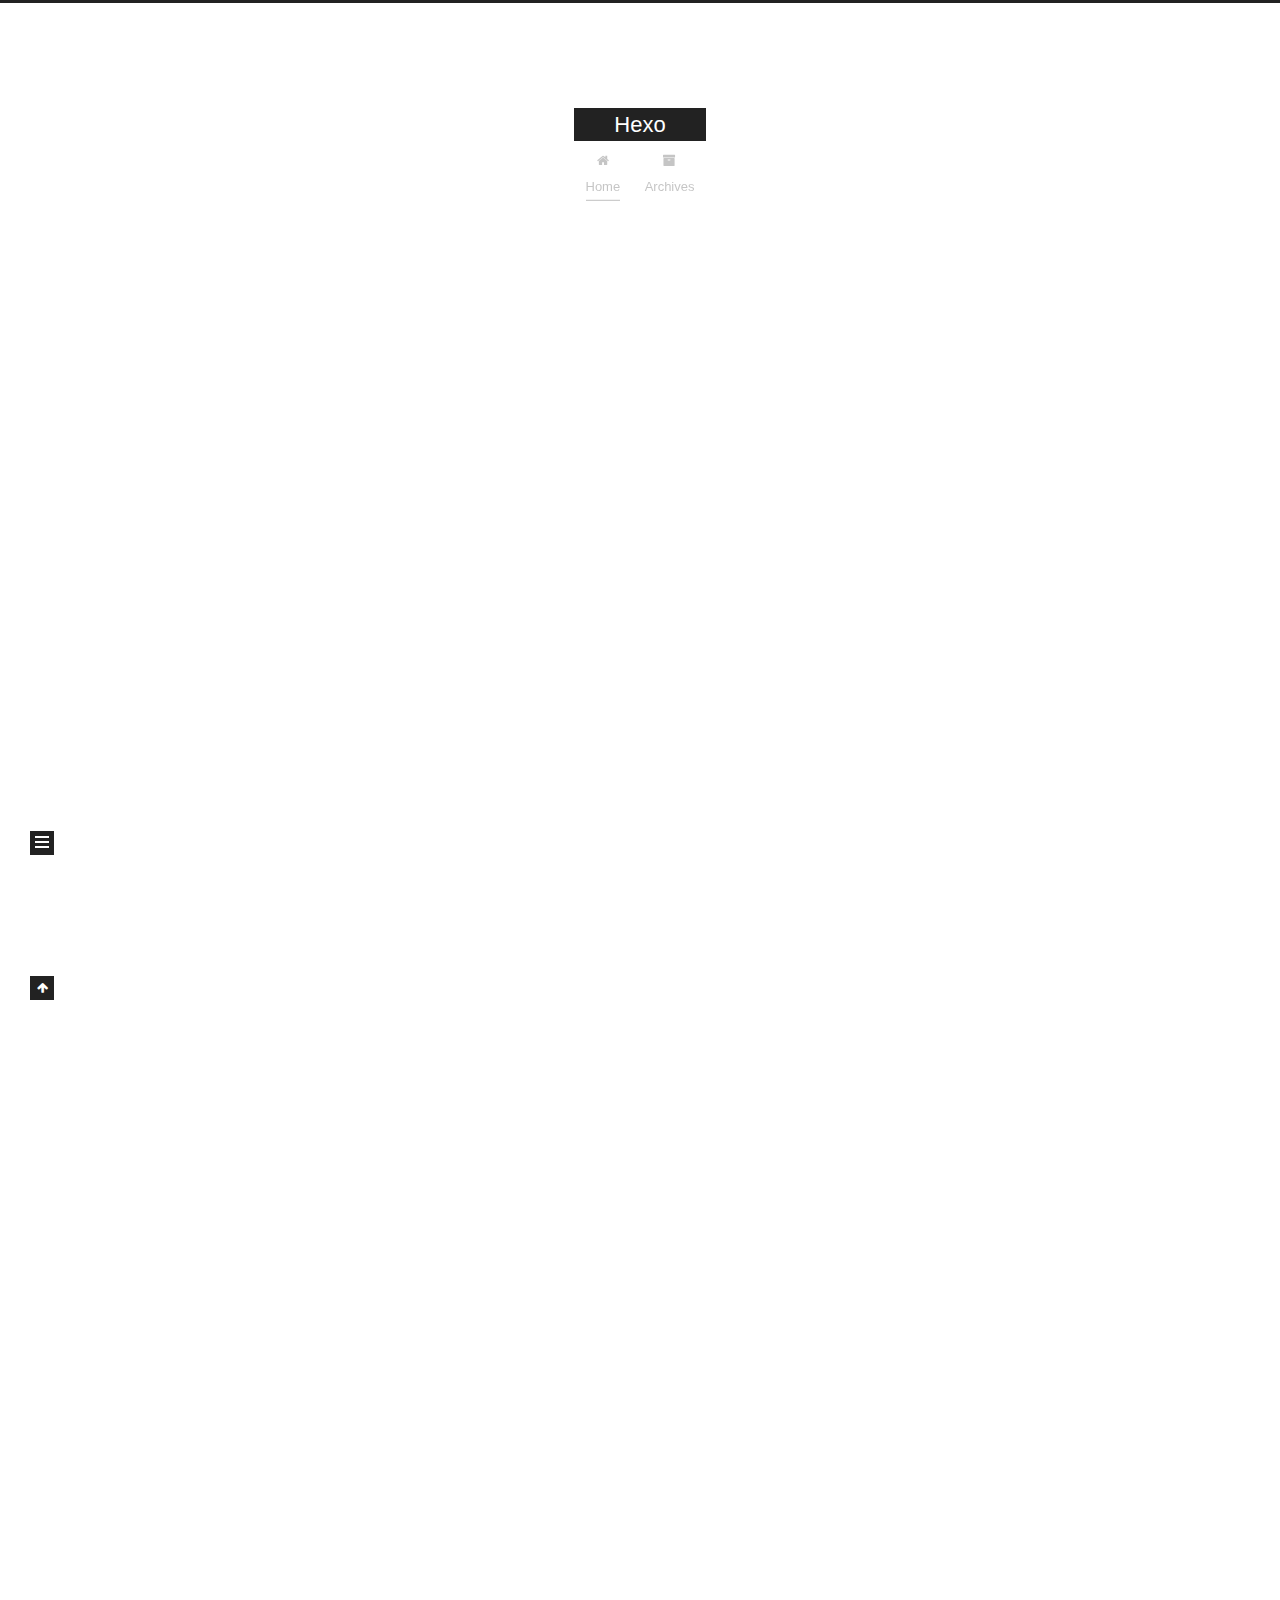
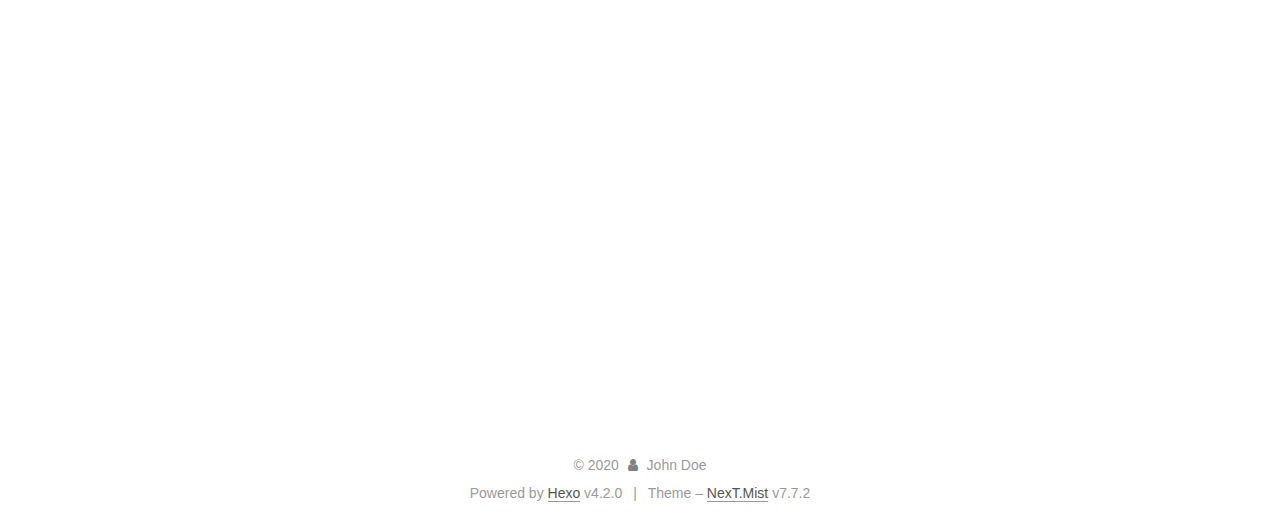
==== commit 12907e6f: "Site updated: 2020-03-06 14:56:02" ====
--- a/index.html
+++ b/index.html
@@ -1,5 +1,5 @@
 <!DOCTYPE html>
-<html lang="en">
+<html lang="zh-Hans">
 <head>
   <meta charset="UTF-8">
 <meta name="viewport" content="width=device-width, initial-scale=1, maximum-scale=2">
@@ -17,14 +17,13 @@
 
 <script id="hexo-configurations">
     var NexT = window.NexT || {};
-    var CONFIG = {"hostname":"yoursite.com","root":"/","scheme":"Muse","version":"7.7.2","exturl":false,"sidebar":{"position":"left","display":"post","padding":18,"offset":12,"onmobile":false},"copycode":{"enable":false,"show_result":false,"style":null},"back2top":{"enable":true,"sidebar":false,"scrollpercent":false},"bookmark":{"enable":false,"color":"#222","save":"auto"},"fancybox":false,"mediumzoom":false,"lazyload":false,"pangu":false,"comments":{"style":"tabs","active":null,"storage":true,"lazyload":false,"nav":null},"algolia":{"hits":{"per_page":10},"labels":{"input_placeholder":"Search for Posts","hits_empty":"We didn't find any results for the search: ${query}","hits_stats":"${hits} results found in ${time} ms"}},"localsearch":{"enable":false,"trigger":"auto","top_n_per_article":1,"unescape":false,"preload":false},"motion":{"enable":true,"async":false,"transition":{"post_block":"fadeIn","post_header":"slideDownIn","post_body":"slideDownIn","coll_header":"slideLeftIn","sidebar":"slideUpIn"}}};
+    var CONFIG = {"hostname":"yoursite.com","root":"/","scheme":"Mist","version":"7.7.2","exturl":false,"sidebar":{"position":"left","display":"post","padding":18,"offset":12,"onmobile":false},"copycode":{"enable":false,"show_result":false,"style":null},"back2top":{"enable":true,"sidebar":false,"scrollpercent":false},"bookmark":{"enable":false,"color":"#222","save":"auto"},"fancybox":false,"mediumzoom":false,"lazyload":false,"pangu":false,"comments":{"style":"tabs","active":null,"storage":true,"lazyload":false,"nav":null},"algolia":{"hits":{"per_page":10},"labels":{"input_placeholder":"Search for Posts","hits_empty":"We didn't find any results for the search: ${query}","hits_stats":"${hits} results found in ${time} ms"}},"localsearch":{"enable":false,"trigger":"auto","top_n_per_article":1,"unescape":false,"preload":false},"motion":{"enable":true,"async":false,"transition":{"post_block":"fadeIn","post_header":"slideDownIn","post_body":"slideDownIn","coll_header":"slideLeftIn","sidebar":"slideUpIn"}}};
   </script>
 
   <meta property="og:type" content="website">
 <meta property="og:title" content="Hexo">
 <meta property="og:url" content="http://yoursite.com/index.html">
 <meta property="og:site_name" content="Hexo">
-<meta property="og:locale" content="en_US">
 <meta property="article:author" content="John Doe">
 <meta name="twitter:card" content="summary">
 
@@ -143,8 +142,8 @@
         
   
   
-  <article itemscope itemtype="http://schema.org/Article" class="post-block home" lang="en">
-    <link itemprop="mainEntityOfPage" href="http://yoursite.com/2020/03/05/article-title/">
+  <article itemscope itemtype="http://schema.org/Article" class="post-block home" lang="zh-Hans">
+    <link itemprop="mainEntityOfPage" href="http://yoursite.com/2020/03/06/first-blog/">
 
     <span hidden itemprop="author" itemscope itemtype="http://schema.org/Person">
       <meta itemprop="image" content="/images/avatar.gif">
@@ -158,7 +157,7 @@
       <header class="post-header">
         <h1 class="post-title" itemprop="name headline">
           
-            <a href="/2020/03/05/article-title/" class="post-title-link" itemprop="url">article title</a>
+            <a href="/2020/03/06/first-blog/" class="post-title-link" itemprop="url">first-blog</a>
         </h1>
 
         <div class="post-meta">
@@ -168,7 +167,7 @@
               </span>
               <span class="post-meta-item-text">Posted on</span>
 
-              <time title="Created: 2020-03-05 22:28:39" itemprop="dateCreated datePublished" datetime="2020-03-05T22:28:39+08:00">2020-03-05</time>
+              <time title="Created: 2020-03-06 14:53:18" itemprop="dateCreated datePublished" datetime="2020-03-06T14:53:18+08:00">2020-03-06</time>
             </span>
 
           
@@ -182,7 +181,8 @@
     <div class="post-body" itemprop="articleBody">
 
       
-          
+          <h1 id="this-is-my-first-blog"><a href="#this-is-my-first-blog" class="headerlink" title="this is my first blog"></a>this is my first blog</h1><p>这是我第一个博客</p>
+
       
     </div>
 
@@ -200,7 +200,64 @@
         
   
   
-  <article itemscope itemtype="http://schema.org/Article" class="post-block home" lang="en">
+  <article itemscope itemtype="http://schema.org/Article" class="post-block home" lang="zh-Hans">
+    <link itemprop="mainEntityOfPage" href="http://yoursite.com/2020/03/05/article-title/">
+
+    <span hidden itemprop="author" itemscope itemtype="http://schema.org/Person">
+      <meta itemprop="image" content="/images/avatar.gif">
+      <meta itemprop="name" content="John Doe">
+      <meta itemprop="description" content="">
+    </span>
+
+    <span hidden itemprop="publisher" itemscope itemtype="http://schema.org/Organization">
+      <meta itemprop="name" content="Hexo">
+    </span>
+      <header class="post-header">
+        <h1 class="post-title" itemprop="name headline">
+          
+            <a href="/2020/03/05/article-title/" class="post-title-link" itemprop="url">article title</a>
+        </h1>
+
+        <div class="post-meta">
+            <span class="post-meta-item">
+              <span class="post-meta-item-icon">
+                <i class="fa fa-calendar-o"></i>
+              </span>
+              <span class="post-meta-item-text">Posted on</span>
+
+              <time title="Created: 2020-03-05 22:28:39" itemprop="dateCreated datePublished" datetime="2020-03-05T22:28:39+08:00">2020-03-05</time>
+            </span>
+
+          
+
+        </div>
+      </header>
+
+    
+    
+    
+    <div class="post-body" itemprop="articleBody">
+
+      
+          
+      
+    </div>
+
+    
+    
+    
+      <footer class="post-footer">
+        <div class="post-eof"></div>
+      </footer>
+  </article>
+  
+  
+  
+
+        
+  
+  
+  <article itemscope itemtype="http://schema.org/Article" class="post-block home" lang="zh-Hans">
     <link itemprop="mainEntityOfPage" href="http://yoursite.com/2020/03/05/hello-world/">
 
     <span hidden itemprop="author" itemscope itemtype="http://schema.org/Person">
@@ -334,7 +391,7 @@
       <div class="site-state-item site-state-posts">
           <a href="/archives/">
         
-          <span class="site-state-item-count">2</span>
+          <span class="site-state-item-count">3</span>
           <span class="site-state-item-name">posts</span>
         </a>
       </div>
@@ -369,7 +426,7 @@
   <div class="powered-by">Powered by <a href="https://hexo.io/" class="theme-link" rel="noopener" target="_blank">Hexo</a> v4.2.0
   </div>
   <span class="post-meta-divider">|</span>
-  <div class="theme-info">Theme – <a href="https://muse.theme-next.org/" class="theme-link" rel="noopener" target="_blank">NexT.Muse</a> v7.7.2
+  <div class="theme-info">Theme – <a href="https://mist.theme-next.org/" class="theme-link" rel="noopener" target="_blank">NexT.Mist</a> v7.7.2
   </div>
 
         
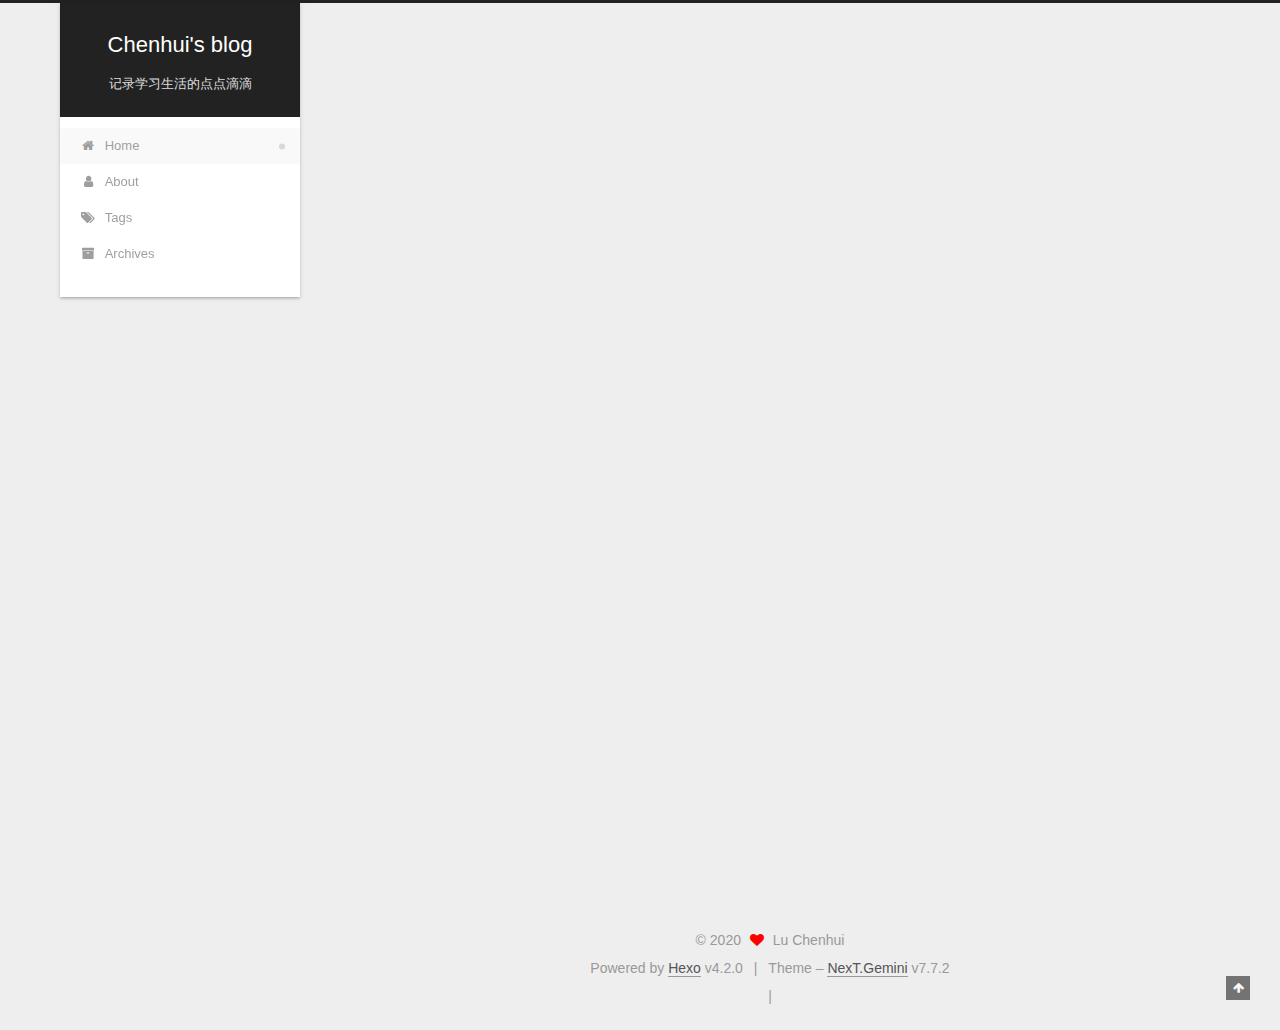
==== commit 49926174: "Site updated: 2020-03-12 18:40:10" ====
--- a/index.html
+++ b/index.html
@@ -17,17 +17,19 @@
 
 <script id="hexo-configurations">
     var NexT = window.NexT || {};
-    var CONFIG = {"hostname":"yoursite.com","root":"/","scheme":"Mist","version":"7.7.2","exturl":false,"sidebar":{"position":"left","display":"post","padding":18,"offset":12,"onmobile":false},"copycode":{"enable":false,"show_result":false,"style":null},"back2top":{"enable":true,"sidebar":false,"scrollpercent":false},"bookmark":{"enable":false,"color":"#222","save":"auto"},"fancybox":false,"mediumzoom":false,"lazyload":false,"pangu":false,"comments":{"style":"tabs","active":null,"storage":true,"lazyload":false,"nav":null},"algolia":{"hits":{"per_page":10},"labels":{"input_placeholder":"Search for Posts","hits_empty":"We didn't find any results for the search: ${query}","hits_stats":"${hits} results found in ${time} ms"}},"localsearch":{"enable":false,"trigger":"auto","top_n_per_article":1,"unescape":false,"preload":false},"motion":{"enable":true,"async":false,"transition":{"post_block":"fadeIn","post_header":"slideDownIn","post_body":"slideDownIn","coll_header":"slideLeftIn","sidebar":"slideUpIn"}}};
+    var CONFIG = {"hostname":"luchenhui.githun.io","root":"/","scheme":"Gemini","version":"7.7.2","exturl":false,"sidebar":{"position":"left","display":"post","padding":18,"offset":12,"onmobile":false},"copycode":{"enable":false,"show_result":false,"style":null},"back2top":{"enable":true,"sidebar":false,"scrollpercent":false},"bookmark":{"enable":false,"color":"#222","save":"auto"},"fancybox":false,"mediumzoom":false,"lazyload":false,"pangu":false,"comments":{"style":"tabs","active":null,"storage":true,"lazyload":false,"nav":null},"algolia":{"hits":{"per_page":10},"labels":{"input_placeholder":"Search for Posts","hits_empty":"We didn't find any results for the search: ${query}","hits_stats":"${hits} results found in ${time} ms"}},"localsearch":{"enable":false,"trigger":"auto","top_n_per_article":1,"unescape":false,"preload":false},"motion":{"enable":true,"async":false,"transition":{"post_block":"fadeIn","post_header":"slideDownIn","post_body":"slideDownIn","coll_header":"slideLeftIn","sidebar":"slideUpIn"}}};
   </script>
 
-  <meta property="og:type" content="website">
-<meta property="og:title" content="Hexo">
-<meta property="og:url" content="http://yoursite.com/index.html">
-<meta property="og:site_name" content="Hexo">
-<meta property="article:author" content="John Doe">
+  <meta name="description" content="It does not do to dwell on dreams and forget to live.">
+<meta property="og:type" content="website">
+<meta property="og:title" content="Chenhui&#39;s blog">
+<meta property="og:url" content="http://luchenhui.githun.io/index.html">
+<meta property="og:site_name" content="Chenhui&#39;s blog">
+<meta property="og:description" content="It does not do to dwell on dreams and forget to live.">
+<meta property="article:author" content="Lu Chenhui">
 <meta name="twitter:card" content="summary">
 
-<link rel="canonical" href="http://yoursite.com/">
+<link rel="canonical" href="http://luchenhui.githun.io/">
 
 
 <script id="page-configurations">
@@ -39,7 +41,7 @@
   };
 </script>
 
-  <title>Hexo</title>
+  <title>Chenhui's blog</title>
   
 
 
@@ -91,10 +93,11 @@
     <div>
       <a href="/" class="brand" rel="start">
         <span class="logo-line-before"><i></i></span>
-        <span class="site-title">Hexo</span>
+        <span class="site-title">Chenhui's blog</span>
         <span class="logo-line-after"><i></i></span>
       </a>
     </div>
+        <p class="site-subtitle">记录学习生活的点点滴滴</p>
   </div>
 
   <div class="site-nav-right">
@@ -110,6 +113,16 @@
         <li class="menu-item menu-item-home">
 
     <a href="/" rel="section"><i class="fa fa-fw fa-home"></i>Home</a>
+
+  </li>
+        <li class="menu-item menu-item-about">
+
+    <a href="/about/" rel="section"><i class="fa fa-fw fa-user"></i>About</a>
+
+  </li>
+        <li class="menu-item menu-item-tags">
+
+    <a href="/tags/" rel="section"><i class="fa fa-fw fa-tags"></i>Tags</a>
 
   </li>
         <li class="menu-item menu-item-archives">
@@ -143,21 +156,21 @@
   
   
   <article itemscope itemtype="http://schema.org/Article" class="post-block home" lang="zh-Hans">
-    <link itemprop="mainEntityOfPage" href="http://yoursite.com/2020/03/06/first-blog/">
+    <link itemprop="mainEntityOfPage" href="http://luchenhui.githun.io/2020/03/12/picture/">
 
     <span hidden itemprop="author" itemscope itemtype="http://schema.org/Person">
-      <meta itemprop="image" content="/images/avatar.gif">
-      <meta itemprop="name" content="John Doe">
-      <meta itemprop="description" content="">
+      <meta itemprop="image" content="/images/dumbledore.jpg">
+      <meta itemprop="name" content="Lu Chenhui">
+      <meta itemprop="description" content="It does not do to dwell on dreams and forget to live.">
     </span>
 
     <span hidden itemprop="publisher" itemscope itemtype="http://schema.org/Organization">
-      <meta itemprop="name" content="Hexo">
+      <meta itemprop="name" content="Chenhui's blog">
     </span>
       <header class="post-header">
         <h1 class="post-title" itemprop="name headline">
           
-            <a href="/2020/03/06/first-blog/" class="post-title-link" itemprop="url">first-blog</a>
+            <a href="/2020/03/12/picture/" class="post-title-link" itemprop="url">picture</a>
         </h1>
 
         <div class="post-meta">
@@ -166,8 +179,9 @@
                 <i class="fa fa-calendar-o"></i>
               </span>
               <span class="post-meta-item-text">Posted on</span>
-
-              <time title="Created: 2020-03-06 14:53:18" itemprop="dateCreated datePublished" datetime="2020-03-06T14:53:18+08:00">2020-03-06</time>
+              
+
+              <time title="Created: 2020-03-12 17:56:58 / Modified: 18:37:10" itemprop="dateCreated datePublished" datetime="2020-03-12T17:56:58+08:00">2020-03-12</time>
             </span>
 
           
@@ -181,7 +195,7 @@
     <div class="post-body" itemprop="articleBody">
 
       
-          <h1 id="this-is-my-first-blog"><a href="#this-is-my-first-blog" class="headerlink" title="this is my first blog"></a>this is my first blog</h1><p>这是我第一个博客</p>
+          <img src="/.io//03/12/picture/123.jpg" class width="123">
 
       
     </div>
@@ -201,21 +215,21 @@
   
   
   <article itemscope itemtype="http://schema.org/Article" class="post-block home" lang="zh-Hans">
-    <link itemprop="mainEntityOfPage" href="http://yoursite.com/2020/03/05/article-title/">
+    <link itemprop="mainEntityOfPage" href="http://luchenhui.githun.io/2020/03/08/Hello-World/">
 
     <span hidden itemprop="author" itemscope itemtype="http://schema.org/Person">
-      <meta itemprop="image" content="/images/avatar.gif">
-      <meta itemprop="name" content="John Doe">
-      <meta itemprop="description" content="">
+      <meta itemprop="image" content="/images/dumbledore.jpg">
+      <meta itemprop="name" content="Lu Chenhui">
+      <meta itemprop="description" content="It does not do to dwell on dreams and forget to live.">
     </span>
 
     <span hidden itemprop="publisher" itemscope itemtype="http://schema.org/Organization">
-      <meta itemprop="name" content="Hexo">
+      <meta itemprop="name" content="Chenhui's blog">
     </span>
       <header class="post-header">
         <h1 class="post-title" itemprop="name headline">
           
-            <a href="/2020/03/05/article-title/" class="post-title-link" itemprop="url">article title</a>
+            <a href="/2020/03/08/Hello-World/" class="post-title-link" itemprop="url">Hello World!</a>
         </h1>
 
         <div class="post-meta">
@@ -225,7 +239,7 @@
               </span>
               <span class="post-meta-item-text">Posted on</span>
 
-              <time title="Created: 2020-03-05 22:28:39" itemprop="dateCreated datePublished" datetime="2020-03-05T22:28:39+08:00">2020-03-05</time>
+              <time title="Created: 2020-03-08 19:19:13" itemprop="dateCreated datePublished" datetime="2020-03-08T19:19:13+08:00">2020-03-08</time>
             </span>
 
           
@@ -258,21 +272,21 @@
   
   
   <article itemscope itemtype="http://schema.org/Article" class="post-block home" lang="zh-Hans">
-    <link itemprop="mainEntityOfPage" href="http://yoursite.com/2020/03/05/hello-world/">
+    <link itemprop="mainEntityOfPage" href="http://luchenhui.githun.io/2020/03/08/%E5%85%B3%E4%BA%8E%E8%80%83%E7%A0%94/">
 
     <span hidden itemprop="author" itemscope itemtype="http://schema.org/Person">
-      <meta itemprop="image" content="/images/avatar.gif">
-      <meta itemprop="name" content="John Doe">
-      <meta itemprop="description" content="">
+      <meta itemprop="image" content="/images/dumbledore.jpg">
+      <meta itemprop="name" content="Lu Chenhui">
+      <meta itemprop="description" content="It does not do to dwell on dreams and forget to live.">
     </span>
 
     <span hidden itemprop="publisher" itemscope itemtype="http://schema.org/Organization">
-      <meta itemprop="name" content="Hexo">
+      <meta itemprop="name" content="Chenhui's blog">
     </span>
       <header class="post-header">
         <h1 class="post-title" itemprop="name headline">
           
-            <a href="/2020/03/05/hello-world/" class="post-title-link" itemprop="url">Hello World</a>
+            <a href="/2020/03/08/%E5%85%B3%E4%BA%8E%E8%80%83%E7%A0%94/" class="post-title-link" itemprop="url">关于考研</a>
         </h1>
 
         <div class="post-meta">
@@ -281,8 +295,9 @@
                 <i class="fa fa-calendar-o"></i>
               </span>
               <span class="post-meta-item-text">Posted on</span>
-
-              <time title="Created: 2020-03-05 20:41:20" itemprop="dateCreated datePublished" datetime="2020-03-05T20:41:20+08:00">2020-03-05</time>
+              
+
+              <time title="Created: 2020-03-08 00:00:00 / Modified: 19:27:57" itemprop="dateCreated datePublished" datetime="2020-03-08T00:00:00+08:00">2020-03-08</time>
             </span>
 
           
@@ -296,20 +311,17 @@
     <div class="post-body" itemprop="articleBody">
 
       
-          <p>Welcome to <a href="https://hexo.io/" target="_blank" rel="noopener">Hexo</a>! This is your very first post. Check <a href="https://hexo.io/docs/" target="_blank" rel="noopener">documentation</a> for more info. If you get any problems when using Hexo, you can find the answer in <a href="https://hexo.io/docs/troubleshooting.html" target="_blank" rel="noopener">troubleshooting</a> or you can ask me on <a href="https://github.com/hexojs/hexo/issues" target="_blank" rel="noopener">GitHub</a>.</p>
-<h2 id="Quick-Start"><a href="#Quick-Start" class="headerlink" title="Quick Start"></a>Quick Start</h2><h3 id="Create-a-new-post"><a href="#Create-a-new-post" class="headerlink" title="Create a new post"></a>Create a new post</h3><figure class="highlight bash"><table><tr><td class="gutter"><pre><span class="line">1</span><br></pre></td><td class="code"><pre><span class="line">$ hexo new <span class="string">"My New Post"</span></span><br></pre></td></tr></table></figure>
-
-<p>More info: <a href="https://hexo.io/docs/writing.html" target="_blank" rel="noopener">Writing</a></p>
-<h3 id="Run-server"><a href="#Run-server" class="headerlink" title="Run server"></a>Run server</h3><figure class="highlight bash"><table><tr><td class="gutter"><pre><span class="line">1</span><br></pre></td><td class="code"><pre><span class="line">$ hexo server</span><br></pre></td></tr></table></figure>
-
-<p>More info: <a href="https://hexo.io/docs/server.html" target="_blank" rel="noopener">Server</a></p>
-<h3 id="Generate-static-files"><a href="#Generate-static-files" class="headerlink" title="Generate static files"></a>Generate static files</h3><figure class="highlight bash"><table><tr><td class="gutter"><pre><span class="line">1</span><br></pre></td><td class="code"><pre><span class="line">$ hexo generate</span><br></pre></td></tr></table></figure>
-
-<p>More info: <a href="https://hexo.io/docs/generating.html" target="_blank" rel="noopener">Generating</a></p>
-<h3 id="Deploy-to-remote-sites"><a href="#Deploy-to-remote-sites" class="headerlink" title="Deploy to remote sites"></a>Deploy to remote sites</h3><figure class="highlight bash"><table><tr><td class="gutter"><pre><span class="line">1</span><br></pre></td><td class="code"><pre><span class="line">$ hexo deploy</span><br></pre></td></tr></table></figure>
-
-<p>More info: <a href="https://hexo.io/docs/one-command-deployment.html" target="_blank" rel="noopener">Deployment</a></p>
-
+          <h2 id="前言"><a href="#前言" class="headerlink" title="前言"></a>前言</h2><blockquote>
+<p>刚学习了用Hexo+GitHub搭建个人博客，正好应朋友要求需要一些考研复习建议，因此写这篇简单的关于考研初试的分享，作为我的博客开篇之作。</p>
+</blockquote>
+          <!--noindex-->
+            <div class="post-button">
+              <a class="btn" href="/2020/03/08/%E5%85%B3%E4%BA%8E%E8%80%83%E7%A0%94/#more" rel="contents">
+                Read more &raquo;
+              </a>
+            </div>
+          <!--/noindex-->
+        
       
     </div>
 
@@ -383,8 +395,10 @@
 
       <div class="site-overview-wrap sidebar-panel">
         <div class="site-author motion-element" itemprop="author" itemscope itemtype="http://schema.org/Person">
-  <p class="site-author-name" itemprop="name">John Doe</p>
-  <div class="site-description" itemprop="description"></div>
+    <img class="site-author-image" itemprop="image" alt="Lu Chenhui"
+      src="/images/dumbledore.jpg">
+  <p class="site-author-name" itemprop="name">Lu Chenhui</p>
+  <div class="site-description" itemprop="description">It does not do to dwell on dreams and forget to live.</div>
 </div>
 <div class="site-state-wrap motion-element">
   <nav class="site-state">
@@ -397,6 +411,14 @@
       </div>
   </nav>
 </div>
+  <div class="links-of-author motion-element">
+      <span class="links-of-author-item">
+        <a href="https://github.com/luchenhui" title="GitHub → https:&#x2F;&#x2F;github.com&#x2F;luchenhui" rel="noopener" target="_blank"><i class="fa fa-fw fa-github"></i>GitHub</a>
+      </span>
+      <span class="links-of-author-item">
+        <a href="mailto:luchenhui66@gmail.com" title="E-Mail → mailto:luchenhui66@gmail.com" rel="noopener" target="_blank"><i class="fa fa-fw fa-envelope"></i>E-Mail</a>
+      </span>
+  </div>
 
 
 
@@ -419,17 +441,37 @@
   &copy; 
   <span itemprop="copyrightYear">2020</span>
   <span class="with-love">
-    <i class="fa fa-user"></i>
+    <i class="fa fa-heart"></i>
   </span>
-  <span class="author" itemprop="copyrightHolder">John Doe</span>
+  <span class="author" itemprop="copyrightHolder">Lu Chenhui</span>
 </div>
   <div class="powered-by">Powered by <a href="https://hexo.io/" class="theme-link" rel="noopener" target="_blank">Hexo</a> v4.2.0
   </div>
   <span class="post-meta-divider">|</span>
-  <div class="theme-info">Theme – <a href="https://mist.theme-next.org/" class="theme-link" rel="noopener" target="_blank">NexT.Mist</a> v7.7.2
-  </div>
-
-        
+  <div class="theme-info">Theme – <a href="https://theme-next.org/" class="theme-link" rel="noopener" target="_blank">NexT.Gemini</a> v7.7.2
+  </div>
+
+        
+<div class="busuanzi-count">
+  <script async src="https://busuanzi.ibruce.info/busuanzi/2.3/busuanzi.pure.mini.js"></script>
+    <span class="post-meta-item" id="busuanzi_container_site_uv" style="display: none;">
+      <span class="post-meta-item-icon">
+        <i class="fa fa-user"></i>
+      </span>
+      <span class="site-uv" title="Total Visitors">
+        <span id="busuanzi_value_site_uv"></span>
+      </span>
+    </span>
+    <span class="post-meta-divider">|</span>
+    <span class="post-meta-item" id="busuanzi_container_site_pv" style="display: none;">
+      <span class="post-meta-item-icon">
+        <i class="fa fa-eye"></i>
+      </span>
+      <span class="site-pv" title="Total Views">
+        <span id="busuanzi_value_site_pv"></span>
+      </span>
+    </span>
+</div>
 
 
 
@@ -452,7 +494,7 @@
 <script src="/js/motion.js"></script>
 
 
-<script src="/js/schemes/muse.js"></script>
+<script src="/js/schemes/pisces.js"></script>
 
 
 <script src="/js/next-boot.js"></script>
--- a/css/main.css
+++ b/css/main.css
@@ -1,5 +1,5 @@
 :root {
-  --body-bg-color: #fff;
+  --body-bg-color: #eee;
   --content-bg-color: #fff;
   --card-bg-color: #f5f5f5;
   --text-color: #555;
@@ -305,10 +305,10 @@
   border-bottom-width: 1px;
 }
 .btn {
-  background: #222;
-  border: 2px solid #222;
-  border-radius: 0;
-  color: #fff;
+  background: #fff;
+  border: 2px solid #555;
+  border-radius: 2px;
+  color: #555;
   display: inline-block;
   font-size: 0.875em;
   line-height: 2;
@@ -320,9 +320,9 @@
   transition-timing-function: ease-in-out;
 }
 .btn:hover {
-  background: #fff;
+  background: #222;
   border-color: #222;
-  color: #222;
+  color: #fff;
 }
 .btn + .btn {
   margin: 0 0 8px 8px;
@@ -894,9 +894,9 @@
   margin: 0.1em 0.2em;
 }
 .comment-button-group .comment-button.active {
-  background: #fff;
+  background: #222;
   border-color: #222;
-  color: #222;
+  color: #fff;
 }
 .comment-position {
   display: none;
@@ -921,16 +921,16 @@
 }
 .main-inner {
   margin: 0 auto;
-  width: 700px;
+  width: calc(100% - 20px);
 }
 @media (min-width: 1200px) {
   .main-inner {
-    width: 800px;
+    width: 1160px;
   }
 }
 @media (min-width: 1600px) {
   .main-inner {
-    width: 900px;
+    width: 73%;
   }
 }
 .header {
@@ -938,16 +938,16 @@
 }
 .header-inner {
   margin: 0 auto;
-  width: 700px;
+  width: calc(100% - 20px);
 }
 @media (min-width: 1200px) {
   .header-inner {
-    width: 800px;
+    width: 1160px;
   }
 }
 @media (min-width: 1600px) {
   .header-inner {
-    width: 900px;
+    width: 73%;
   }
 }
 .site-brand-container {
@@ -988,7 +988,7 @@
   vertical-align: top;
 }
 .site-subtitle {
-  color: #999;
+  color: #ddd;
   font-size: 0.8125em;
   margin: 10px 0;
 }
@@ -1130,22 +1130,22 @@
   display: inline-block;
 }
 .site-author-image {
-  border: 2px solid #333;
+  border: 1px solid #eee;
   display: block;
   margin: 0 auto;
-  max-width: 96px;
+  max-width: 120px;
   padding: 2px;
 }
 .site-author-name {
-  color: #f5f5f5;
-  font-weight: normal;
-  margin: 5px 0 0;
+  color: var(--text-color);
+  font-weight: 600;
+  margin: 0;
   text-align: center;
 }
 .site-description {
   color: #999;
-  font-size: 1em;
-  margin-top: 5px;
+  font-size: 0.8125em;
+  margin-top: 0;
   text-align: center;
 }
 .links-of-author {
@@ -1162,7 +1162,7 @@
 }
 .links-of-author a::before,
 .links-of-author span.exturl::before {
-  background: #494eff;
+  background: #af953d;
   border-radius: 50%;
   content: ' ';
   display: inline-block;
@@ -1243,14 +1243,14 @@
   margin-left: 10px;
 }
 .sidebar-nav li:hover {
-  color: #f5f5f5;
+  color: #fc6423;
 }
 .sidebar-nav .sidebar-nav-active {
-  border-bottom-color: #87daff;
-  color: #87daff;
+  border-bottom-color: #fc6423;
+  color: #fc6423;
 }
 .sidebar-nav .sidebar-nav-active:hover {
-  color: #87daff;
+  color: #fc6423;
 }
 .sidebar-panel {
   display: none;
@@ -1279,7 +1279,7 @@
   }
 }
 .sidebar-toggle:hover .toggle-line {
-  background: #87daff;
+  background: #fc6423;
 }
 .post-toc {
   font-size: 0.875em;
@@ -1318,14 +1318,14 @@
   display: block;
 }
 .post-toc .nav .active > a {
-  border-bottom-color: #87daff;
-  color: #87daff;
+  border-bottom-color: #fc6423;
+  color: #fc6423;
 }
 .post-toc .nav .active-current > a {
-  color: #87daff;
+  color: #fc6423;
 }
 .post-toc .nav .active-current > a:hover {
-  color: #87daff;
+  color: #fc6423;
 }
 .site-state {
   display: flex;
@@ -1340,20 +1340,20 @@
   padding: 0 15px;
 }
 .site-state-item:not(:first-child) {
-  border-left: 1px solid #333;
+  border-left: 1px solid #eee;
 }
 .site-state-item a {
   border-bottom: none;
 }
 .site-state-item-count {
   display: block;
-  font-size: 1.25em;
+  font-size: 1em;
   font-weight: 600;
   text-align: center;
 }
 .site-state-item-name {
-  color: inherit;
-  font-size: 0.875em;
+  color: #999;
+  font-size: 0.8125em;
 }
 .footer {
   color: #999;
@@ -1370,22 +1370,23 @@
   box-sizing: border-box;
   margin: 0 auto;
   text-align: center;
-  width: 700px;
+  width: calc(100% - 20px);
 }
 @media (min-width: 1200px) {
   .footer-inner {
-    width: 800px;
+    width: 1160px;
   }
 }
 @media (min-width: 1600px) {
   .footer-inner {
-    width: 900px;
+    width: 73%;
   }
 }
 .with-love {
-  color: #808080;
+  color: #FF0000;
   display: inline-block;
   margin: 0 5px;
+  animation: iconAnimate 1.33s ease-in-out infinite;
 }
 .powered-by,
 .theme-info {
@@ -1461,7 +1462,7 @@
   color: #fff;
   cursor: pointer;
   left: 30px;
-  opacity: 1;
+  opacity: 0.6;
   padding: 0 6px;
   position: fixed;
   transition-property: bottom;
@@ -1472,10 +1473,10 @@
   display: none;
 }
 .back-to-top:hover {
-  color: #87daff;
+  color: #fc6423;
 }
 .back-to-top.back-to-top-on {
-  bottom: 19px;
+  bottom: 30px;
 }
 @media (max-width: 991px) {
   .back-to-top {
@@ -2119,156 +2120,430 @@
 .tag-cloud a:hover {
   color: #222 !important;
 }
-@media (max-width: 767px) {
-  .header-inner,
-  .main-inner,
+.header {
+  margin: 0 auto;
+  position: relative;
+  width: calc(100% - 20px);
+}
+@media (min-width: 1200px) {
+  .header {
+    width: 1160px;
+  }
+}
+@media (min-width: 1600px) {
+  .header {
+    width: 73%;
+  }
+}
+@media (max-width: 991px) {
+  .header {
+    width: auto;
+  }
+}
+.header-inner {
+  background: var(--content-bg-color);
+  border-radius: initial;
+  box-shadow: 0 2px 2px 0 rgba(0,0,0,0.12), 0 3px 1px -2px rgba(0,0,0,0.06), 0 1px 5px 0 rgba(0,0,0,0.12);
+  overflow: hidden;
+  padding: 0;
+  position: absolute;
+  top: 0;
+  width: 240px;
+}
+@media (min-width: 1200px) {
+  .header-inner {
+    width: 240px;
+  }
+}
+@media (max-width: 991px) {
+  .header-inner {
+    border-radius: initial;
+    position: relative;
+    width: auto;
+  }
+}
+.main-inner {
+  align-items: flex-start;
+  display: flex;
+  justify-content: space-between;
+  flex-direction: row-reverse;
+}
+@media (max-width: 991px) {
+  .main-inner {
+    width: auto;
+  }
+}
+.content-wrap {
+  background: var(--content-bg-color);
+  border-radius: initial;
+  box-shadow: 0 2px 2px 0 rgba(0,0,0,0.12), 0 3px 1px -2px rgba(0,0,0,0.06), 0 1px 5px 0 rgba(0,0,0,0.12);
+  box-sizing: border-box;
+  padding: 40px;
+  width: calc(100% - 252px);
+}
+@media (max-width: 991px) {
+  .content-wrap {
+    border-radius: initial;
+    padding: 20px;
+    width: 100%;
+  }
+}
+.footer-inner {
+  padding-left: 260px;
+}
+.back-to-top {
+  left: auto;
+  right: 30px;
+}
+@media (max-width: 991px) {
+  .back-to-top {
+    right: 20px;
+  }
+}
+@media (max-width: 991px) {
   .footer-inner {
+    padding-left: 0;
+    padding-right: 0;
     width: auto;
   }
 }
-.header-inner {
-  padding-top: 100px;
-}
-@media (max-width: 767px) {
-  .header-inner {
-    padding-top: 50px;
-  }
-}
-.main-inner {
-  padding-bottom: 60px;
-}
-.content {
-  padding-top: 70px;
-}
-@media (max-width: 767px) {
-  .content {
-    padding-top: 35px;
-  }
-}
-embed {
+.site-brand-container {
+  background: #222;
+}
+@media (max-width: 991px) {
+  .site-brand-container {
+    box-shadow: 0 0 16px rgba(0,0,0,0.5);
+  }
+}
+.site-meta {
+  padding: 20px 0;
+}
+.brand {
+  padding: 0;
+}
+.site-subtitle {
+  margin: 10px 10px 0;
+}
+.custom-logo-image {
+  margin-top: 20px;
+}
+@media (max-width: 991px) {
+  .custom-logo-image {
+    display: none;
+  }
+}
+@media (min-width: 768px) and (max-width: 991px) {
+  .site-nav-toggle,
+  .site-nav-right {
+    display: flex;
+    flex-direction: column;
+    justify-content: center;
+  }
+}
+.site-nav-toggle .toggle,
+.site-nav-right .toggle {
+  color: #fff;
+}
+.site-nav-toggle .toggle .toggle-line,
+.site-nav-right .toggle .toggle-line {
+  background: #fff;
+}
+@media (min-width: 768px) and (max-width: 991px) {
+  .site-nav {
+    display: none;
+  }
+}
+.menu-item-active a::after {
+  background: #bbb;
+  border-radius: 50%;
+  content: ' ';
+  height: 6px;
+  margin-top: -3px;
+  position: absolute;
+  right: 15px;
+  top: 50%;
+  width: 6px;
+}
+.menu .menu-item {
   display: block;
-  margin: 0 auto 25px auto;
-}
-.custom-logo .site-meta-headline {
-  text-align: center;
-}
-.custom-logo .site-title {
-  color: #222;
-  margin: 10px auto 0;
-}
-.custom-logo .site-title a {
-  border: 0;
-}
-.custom-logo-image {
-  background: #fff;
-  margin: 0 auto;
-  max-width: 150px;
-  padding: 5px;
-}
-.brand {
-  background: #222;
-}
-@media (max-width: 767px) {
-  .site-nav {
-    border-bottom: 1px solid #ddd;
-    border-top: 1px solid #ddd;
-    left: 0;
-    margin: 0;
-    padding: 0;
-    width: 100%;
-  }
-}
-@media (max-width: 767px) {
-  .menu {
-    text-align: left;
-  }
-}
-.menu-item-active a,
-.menu .menu-item a:hover,
-.menu .menu-item span.exturl:hover {
-  background: transparent;
-  border-bottom: 1px solid var(--link-hover-color) !important;
-}
-@media (max-width: 767px) {
-  .menu-item-active a,
-  .menu .menu-item a:hover,
-  .menu .menu-item span.exturl:hover {
-    border-bottom: 1px dotted #ddd !important;
-  }
-}
-@media (max-width: 767px) {
-  .menu .menu-item {
-    margin: 0 10px;
-  }
+  margin: 0;
 }
 .menu .menu-item a,
 .menu .menu-item span.exturl {
-  border-bottom: 1px solid transparent;
-}
-@media (max-width: 767px) {
-  .menu .menu-item a,
-  .menu .menu-item span.exturl {
-    padding: 5px 10px;
-  }
-}
-@media (min-width: 768px) and (max-width: 991px) {
-  .menu .menu-item .fa {
-    display: block;
-    line-height: 2;
-    margin-right: 0;
-    width: 100%;
-  }
-}
-@media (min-width: 992px) {
-  .menu .menu-item .fa {
-    display: block;
-    line-height: 2;
-    margin-right: 0;
-    width: 100%;
+  padding: 5px 20px;
+  position: relative;
+  text-align: left;
+  transition-property: background-color;
+}
+@media (max-width: 991px) {
+  .menu .menu-item.menu-item-search {
+    display: none;
   }
 }
 .menu .menu-item .badge {
-  background: #eee;
-  padding: 1px 4px;
+  background: #ccc;
+  border-radius: 10px;
+  color: #fff;
+  float: right;
+  padding: 2px 5px;
+  text-shadow: 1px 1px 0 rgba(0,0,0,0.1);
+  vertical-align: middle;
 }
 .sub-menu {
-  margin: 10px 0;
+  background: var(--content-bg-color);
+  border-bottom: 1px solid #ddd;
+  margin: 0;
+  padding: 6px 0;
 }
 .sub-menu .menu-item {
   display: inline-block;
 }
+.sub-menu .menu-item a,
+.sub-menu .menu-item span.exturl {
+  background: transparent;
+  margin: 5px 10px;
+  padding: initial;
+}
+.sub-menu .menu-item a:hover,
+.sub-menu .menu-item span.exturl:hover {
+  background: transparent;
+  color: #fc6423;
+}
+.sub-menu .menu-item a::after,
+.sub-menu .menu-item span.exturl::after {
+  content: initial !important;
+}
+.sub-menu .menu-item-active a {
+  border-bottom-color: #fc6423;
+  color: #fc6423;
+}
+.sub-menu .menu-item-active a:hover {
+  border-bottom-color: #fc6423;
+}
 .sidebar {
-  left: -320px;
-}
-.sidebar.sidebar-active {
-  left: 0;
-}
-.sidebar {
-  width: 320px;
-  z-index: 1200;
-  transition-delay: 0s;
-  transition-duration: 0.2s;
-  transition-timing-function: ease-out;
-}
-.sidebar a,
-.sidebar span.exturl {
-  border-bottom-color: #555;
-  color: #999;
-}
-.sidebar a:hover,
-.sidebar span.exturl:hover {
-  border-bottom-color: #eee;
-  color: #eee;
-}
-.links-of-blogroll-item {
-  padding: 2px 10px;
-}
-.links-of-blogroll-item a,
-.links-of-blogroll-item span.exturl {
+  background: var(--body-bg-color);
+  box-shadow: none;
+  margin-top: 100%;
+  position: static;
+  width: 240px;
+}
+@media (max-width: 991px) {
+  .sidebar {
+    display: none;
+  }
+}
+.sidebar-toggle {
+  display: none;
+}
+.sidebar-inner {
+  background: var(--content-bg-color);
+  border-radius: initial;
+  box-shadow: 0 2px 2px 0 rgba(0,0,0,0.12), 0 3px 1px -2px rgba(0,0,0,0.06), 0 1px 5px 0 rgba(0,0,0,0.12), 0 -1px 0.5px 0 rgba(0,0,0,0.09);
+  box-sizing: border-box;
+  color: var(--text-color);
+  width: 240px;
+  opacity: 0;
+}
+.sidebar-inner.affix {
+  position: fixed;
+  top: 12px;
+}
+.sidebar-inner.affix-bottom {
+  position: absolute;
+}
+.site-state-item {
+  padding: 0 10px;
+}
+.sidebar-button {
+  border-bottom: 1px dotted #ccc;
+  border-top: 1px dotted #ccc;
+  margin-top: 10px;
+  text-align: center;
+}
+.sidebar-button a {
+  border: 0;
+  color: #fc6423;
+  display: block;
+}
+.sidebar-button a:hover {
+  background: none;
+  border: 0;
+  color: #e34603;
+}
+.sidebar-button a:hover .fa {
+  color: #e34603;
+}
+.links-of-author {
+  display: flex;
+  flex-wrap: wrap;
+  margin-top: 10px;
+  justify-content: center;
+}
+.links-of-author-item {
+  margin: 5px 0 0;
+  width: 50%;
+}
+.links-of-author-item a,
+.links-of-author-item span.exturl {
   box-sizing: border-box;
   display: inline-block;
-  max-width: 280px;
+  margin-bottom: 0;
+  margin-right: 0;
+  max-width: 216px;
   overflow: hidden;
+  padding: 0 5px;
   text-overflow: ellipsis;
   white-space: nowrap;
 }
+.links-of-author-item a,
+.links-of-author-item span.exturl {
+  border-bottom: none;
+  display: block;
+  text-decoration: none;
+}
+.links-of-author-item a::before,
+.links-of-author-item span.exturl::before {
+  display: none;
+}
+.links-of-author-item a:hover,
+.links-of-author-item span.exturl:hover {
+  background: var(--body-bg-color);
+  border-radius: 4px;
+}
+.links-of-author-item .fa {
+  margin-right: 2px;
+}
+.links-of-blogroll-item {
+  padding: 0;
+}
+.content-wrap {
+  background: initial;
+  box-shadow: initial;
+  padding: initial;
+}
+.post-block {
+  background: var(--content-bg-color);
+  border-radius: initial;
+  box-shadow: 0 2px 2px 0 rgba(0,0,0,0.12), 0 3px 1px -2px rgba(0,0,0,0.06), 0 1px 5px 0 rgba(0,0,0,0.12);
+  padding: 40px;
+}
+.post-block + .post-block {
+  border-radius: initial;
+  box-shadow: 0 2px 2px 0 rgba(0,0,0,0.12), 0 3px 1px -2px rgba(0,0,0,0.06), 0 1px 5px 0 rgba(0,0,0,0.12), 0 -1px 0.5px 0 rgba(0,0,0,0.09);
+  margin-top: 12px;
+}
+.comments {
+  background: var(--content-bg-color);
+  border-radius: initial;
+  box-shadow: 0 2px 2px 0 rgba(0,0,0,0.12), 0 3px 1px -2px rgba(0,0,0,0.06), 0 1px 5px 0 rgba(0,0,0,0.12), 0 -1px 0.5px 0 rgba(0,0,0,0.09);
+  margin: auto;
+  margin-top: 12px;
+  padding: 40px;
+}
+.tabs-comment {
+  margin-top: 1em;
+}
+.posts-expand {
+  padding-top: initial;
+}
+.post-eof {
+  display: none;
+}
+.pagination {
+  background: var(--content-bg-color);
+  border-radius: initial;
+  border-top: initial;
+  box-shadow: 0 2px 2px 0 rgba(0,0,0,0.12), 0 3px 1px -2px rgba(0,0,0,0.06), 0 1px 5px 0 rgba(0,0,0,0.12), 0 -1px 0.5px 0 rgba(0,0,0,0.09);
+  margin: 12px 0 0;
+  padding: 10px 0 10px;
+}
+.pagination .prev,
+.pagination .next,
+.pagination .page-number {
+  margin-bottom: initial;
+  top: initial;
+}
+.main {
+  padding-bottom: initial;
+}
+.footer {
+  bottom: auto;
+}
+.sub-menu {
+  border-bottom: initial;
+  box-shadow: 0 2px 2px 0 rgba(0,0,0,0.12), 0 3px 1px -2px rgba(0,0,0,0.06), 0 1px 5px 0 rgba(0,0,0,0.12);
+}
+.sub-menu + .content .post-block {
+  box-shadow: 0 2px 2px 0 rgba(0,0,0,0.12), 0 3px 1px -2px rgba(0,0,0,0.06), 0 1px 5px 0 rgba(0,0,0,0.12), 0 -1px 0.5px 0 rgba(0,0,0,0.09);
+  margin-top: 12px;
+}
+@media (min-width: 768px) and (max-width: 991px) {
+  .sub-menu + .content .post-block {
+    margin-top: 10px;
+  }
+}
+@media (max-width: 767px) {
+  .sub-menu + .content .post-block {
+    margin-top: 8px;
+  }
+}
+.post-body h1,
+.post-body h2 {
+  border-bottom: 1px solid #eee;
+}
+.post-body h3 {
+  border-bottom: 1px dotted #eee;
+}
+@media (min-width: 768px) and (max-width: 991px) {
+  .content-wrap {
+    padding: 10px;
+  }
+  .posts-expand {
+    margin: initial;
+  }
+  .posts-expand .post-button {
+    margin-top: 20px;
+  }
+  .post-block {
+    border-radius: initial;
+    box-shadow: 0 2px 2px 0 rgba(0,0,0,0.12), 0 3px 1px -2px rgba(0,0,0,0.06), 0 1px 5px 0 rgba(0,0,0,0.12), 0 -1px 0.5px 0 rgba(0,0,0,0.09);
+    padding: 20px;
+  }
+  .post-block + .post-block {
+    margin-top: 10px;
+  }
+  .comments {
+    margin-top: 10px;
+    padding: 10px 20px;
+  }
+  .pagination {
+    margin: 10px 0 0;
+  }
+}
+@media (max-width: 767px) {
+  .content-wrap {
+    padding: 8px;
+  }
+  .posts-expand {
+    margin: initial;
+  }
+  .posts-expand .post-button {
+    margin: 12px 0;
+  }
+  .post-block {
+    border-radius: initial;
+    box-shadow: 0 2px 2px 0 rgba(0,0,0,0.12), 0 3px 1px -2px rgba(0,0,0,0.06), 0 1px 5px 0 rgba(0,0,0,0.12), 0 -1px 0.5px 0 rgba(0,0,0,0.09);
+    min-height: auto;
+    padding: 12px;
+  }
+  .post-block + .post-block {
+    margin-top: 8px;
+  }
+  .comments {
+    margin-top: 8px;
+    padding: 10px 12px;
+  }
+  .pagination {
+    margin: 8px 0 0;
+  }
+}
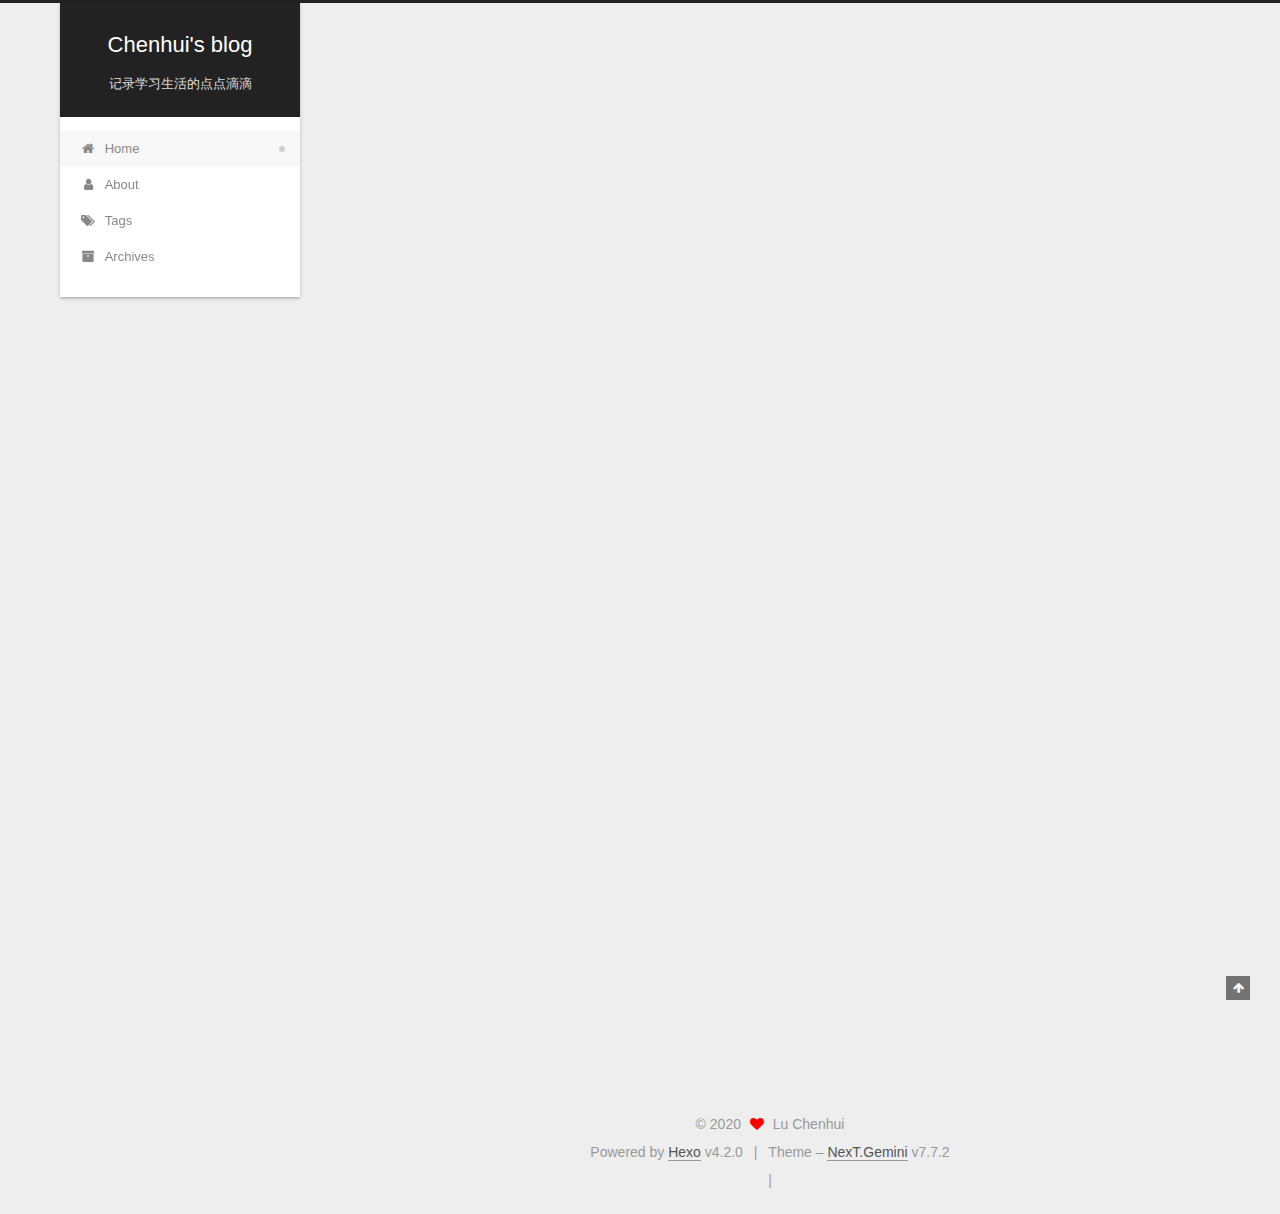
==== commit c9b92dbe: "Site updated: 2020-03-12 19:03:10" ====
--- a/index.html
+++ b/index.html
@@ -181,7 +181,7 @@
               <span class="post-meta-item-text">Posted on</span>
               
 
-              <time title="Created: 2020-03-12 17:56:58 / Modified: 18:37:10" itemprop="dateCreated datePublished" datetime="2020-03-12T17:56:58+08:00">2020-03-12</time>
+              <time title="Created: 2020-03-12 17:56:58 / Modified: 19:01:36" itemprop="dateCreated datePublished" datetime="2020-03-12T17:56:58+08:00">2020-03-12</time>
             </span>
 
           
@@ -195,7 +195,7 @@
     <div class="post-body" itemprop="articleBody">
 
       
-          <img src="/.io//03/12/picture/123.jpg" class width="123">
+          <p><img src="/2020/03/12/picture/123.jpg" alt></p>
 
       
     </div>
--- a/css/main.css
+++ b/css/main.css
@@ -1162,7 +1162,7 @@
 }
 .links-of-author a::before,
 .links-of-author span.exturl::before {
-  background: #af953d;
+  background: #ff9408;
   border-radius: 50%;
   content: ' ';
   display: inline-block;
